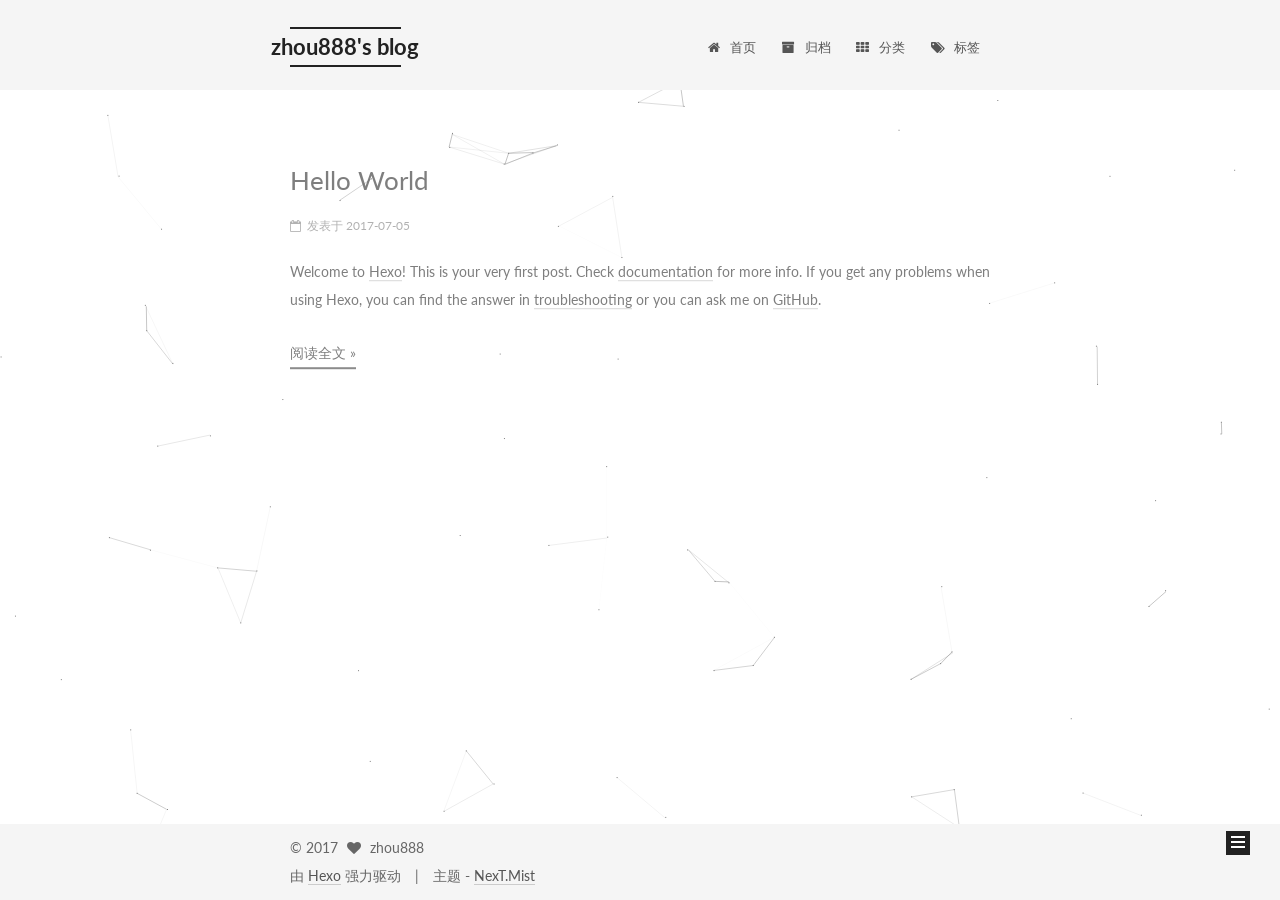
==== index.html @ 07712d87 "Site updated: 2017-07-07 11:12:28" ====
<!doctype html>



  


<html class="theme-next mist use-motion" lang="zh-Hans">
<head>
  <meta charset="UTF-8"/>
<meta http-equiv="X-UA-Compatible" content="IE=edge" />
<meta name="viewport" content="width=device-width, initial-scale=1, maximum-scale=1"/>









<meta http-equiv="Cache-Control" content="no-transform" />
<meta http-equiv="Cache-Control" content="no-siteapp" />















  
  
  <link href="/lib/fancybox/source/jquery.fancybox.css?v=2.1.5" rel="stylesheet" type="text/css" />




  
  
  
  

  
    
    
  

  

  

  

  

  
    
    
    <link href="//fonts.googleapis.com/css?family=Lato:300,300italic,400,400italic,700,700italic&subset=latin,latin-ext" rel="stylesheet" type="text/css">
  






<link href="/lib/font-awesome/css/font-awesome.min.css?v=4.6.2" rel="stylesheet" type="text/css" />

<link href="/css/main.css?v=5.1.1" rel="stylesheet" type="text/css" />


  <meta name="keywords" content="Hexo, NexT" />








  <link rel="shortcut icon" type="image/x-icon" href="/favicon.ico?v=5.1.1" />






<meta property="og:type" content="website">
<meta property="og:title" content="zhou888&#39;s blog">
<meta property="og:url" content="http://yoursite.com/index.html">
<meta property="og:site_name" content="zhou888&#39;s blog">
<meta name="twitter:card" content="summary">
<meta name="twitter:title" content="zhou888&#39;s blog">



<script type="text/javascript" id="hexo.configurations">
  var NexT = window.NexT || {};
  var CONFIG = {
    root: '/',
    scheme: 'Mist',
    sidebar: {"position":"left","display":"post","offset":12,"offset_float":0,"b2t":false,"scrollpercent":false},
    fancybox: true,
    motion: true,
    duoshuo: {
      userId: '0',
      author: '博主'
    },
    algolia: {
      applicationID: '',
      apiKey: '',
      indexName: '',
      hits: {"per_page":10},
      labels: {"input_placeholder":"Search for Posts","hits_empty":"We didn't find any results for the search: ${query}","hits_stats":"${hits} results found in ${time} ms"}
    }
  };
</script>



  <link rel="canonical" href="http://yoursite.com/"/>





  <title>zhou888's blog</title>
  














</head>

<body itemscope itemtype="http://schema.org/WebPage" lang="zh-Hans">

  
  
    
  

  <div class="container sidebar-position-left 
   page-home 
 ">
    <div class="headband"></div>

    <header id="header" class="header" itemscope itemtype="http://schema.org/WPHeader">
      <div class="header-inner"><div class="site-brand-wrapper">
  <div class="site-meta ">
    

    <div class="custom-logo-site-title">
      <a href="/"  class="brand" rel="start">
        <span class="logo-line-before"><i></i></span>
        <span class="site-title">zhou888's blog</span>
        <span class="logo-line-after"><i></i></span>
      </a>
    </div>
      
        <p class="site-subtitle"></p>
      
  </div>

  <div class="site-nav-toggle">
    <button>
      <span class="btn-bar"></span>
      <span class="btn-bar"></span>
      <span class="btn-bar"></span>
    </button>
  </div>
</div>

<nav class="site-nav">
  

  
    <ul id="menu" class="menu">
      
        
        <li class="menu-item menu-item-home">
          <a href="/" rel="section">
            
              <i class="menu-item-icon fa fa-fw fa-home"></i> <br />
            
            首页
          </a>
        </li>
      
        
        <li class="menu-item menu-item-archives">
          <a href="/archives/" rel="section">
            
              <i class="menu-item-icon fa fa-fw fa-archive"></i> <br />
            
            归档
          </a>
        </li>
      
        
        <li class="menu-item menu-item-categories">
          <a href="/categories/" rel="section">
            
              <i class="menu-item-icon fa fa-fw fa-th"></i> <br />
            
            分类
          </a>
        </li>
      
        
        <li class="menu-item menu-item-tags">
          <a href="/tags/" rel="section">
            
              <i class="menu-item-icon fa fa-fw fa-tags"></i> <br />
            
            标签
          </a>
        </li>
      

      
    </ul>
  

  
</nav>



 </div>
    </header>

    <main id="main" class="main">
      <div class="main-inner">
        <div class="content-wrap">
          <div id="content" class="content">
            
  <section id="posts" class="posts-expand">
    
      

  

  
  
  

  <article class="post post-type-normal " itemscope itemtype="http://schema.org/Article">
    <link itemprop="mainEntityOfPage" href="http://yoursite.com/2017/07/05/hello-world/">

    <span hidden itemprop="author" itemscope itemtype="http://schema.org/Person">
      <meta itemprop="name" content="zhou888">
      <meta itemprop="description" content="">
      <meta itemprop="image" content="/images/avatar.gif">
    </span>

    <span hidden itemprop="publisher" itemscope itemtype="http://schema.org/Organization">
      <meta itemprop="name" content="zhou888's blog">
    </span>

    
      <header class="post-header">

        
        
          <h1 class="post-title" itemprop="name headline">
                
                <a class="post-title-link" href="/2017/07/05/hello-world/" itemprop="url">Hello World</a></h1>
        

        <div class="post-meta">
          <span class="post-time">
            
              <span class="post-meta-item-icon">
                <i class="fa fa-calendar-o"></i>
              </span>
              
                <span class="post-meta-item-text">发表于</span>
              
              <time title="创建于" itemprop="dateCreated datePublished" datetime="2017-07-05T16:54:43+08:00">
                2017-07-05
              </time>
            

            

            
          </span>

          

          
            
          

          
          

          

          

          

        </div>
      </header>
    

    <div class="post-body" itemprop="articleBody">

      
      

      
        
          <p>Welcome to <a href="https://hexo.io/" target="_blank" rel="external">Hexo</a>! This is your very first post. Check <a href="https://hexo.io/docs/" target="_blank" rel="external">documentation</a> for more info. If you get any problems when using Hexo, you can find the answer in <a href="https://hexo.io/docs/troubleshooting.html" target="_blank" rel="external">troubleshooting</a> or you can ask me on <a href="https://github.com/hexojs/hexo/issues" target="_blank" rel="external">GitHub</a>.</p>
          <!--noindex-->
          <div class="post-button text-center">
            <a class="btn" href="/2017/07/05/hello-world/#more" rel="contents">
              阅读全文 &raquo;
            </a>
          </div>
          <!--/noindex-->
        
      
    </div>

    <div>
      
    </div>

    <div>
      
    </div>

    <div>
      
    </div>

    <footer class="post-footer">
      

      

      

      
      
        <div class="post-eof"></div>
      
    </footer>
  </article>


    
  </section>

  


          </div>
          


          

        </div>
        
          
  
  <div class="sidebar-toggle">
    <div class="sidebar-toggle-line-wrap">
      <span class="sidebar-toggle-line sidebar-toggle-line-first"></span>
      <span class="sidebar-toggle-line sidebar-toggle-line-middle"></span>
      <span class="sidebar-toggle-line sidebar-toggle-line-last"></span>
    </div>
  </div>

  <aside id="sidebar" class="sidebar">
    <div class="sidebar-inner">

      

      

      <section class="site-overview sidebar-panel sidebar-panel-active">
        <div class="site-author motion-element" itemprop="author" itemscope itemtype="http://schema.org/Person">
          <img class="site-author-image" itemprop="image"
               src="/images/avatar.gif"
               alt="zhou888" />
          <p class="site-author-name" itemprop="name">zhou888</p>
           
              <p class="site-description motion-element" itemprop="description"></p>
          
        </div>
        <nav class="site-state motion-element">

          
            <div class="site-state-item site-state-posts">
              <a href="/archives/">
                <span class="site-state-item-count">1</span>
                <span class="site-state-item-name">日志</span>
              </a>
            </div>
          

          

          

        </nav>

        

        <div class="links-of-author motion-element">
          
        </div>

        
        

        
        
          <div class="links-of-blogroll motion-element links-of-blogroll-inline">
            <div class="links-of-blogroll-title">
              <i class="fa  fa-fw fa-globe"></i>
              Links
            </div>
            <ul class="links-of-blogroll-list">
              
                <li class="links-of-blogroll-item">
                  <a href="http://blog.csdn.net/cnyali/" title="LG" target="_blank">LG</a>
                </li>
              
                <li class="links-of-blogroll-item">
                  <a href="http://blog.csdn.net/yalishiyanzhouyu888/" title="my csdn" target="_blank">my csdn</a>
                </li>
              
                <li class="links-of-blogroll-item">
                  <a href="https://zhouyu888.github.io/" title="my github" target="_blank">my github</a>
                </li>
              
                <li class="links-of-blogroll-item">
                  <a href="http://zhou888.coding.me/" title="my coding" target="_blank">my coding</a>
                </li>
              
                <li class="links-of-blogroll-item">
                  <a href="http://www.cnyali-lk.com/" title="LK" target="_blank">LK</a>
                </li>
              
                <li class="links-of-blogroll-item">
                  <a href="https://dogcdt.github.io/" title="doe" target="_blank">doe</a>
                </li>
              
                <li class="links-of-blogroll-item">
                  <a href="http://www.sz-hh.com/" title="HH" target="_blank">HH</a>
                </li>
              
                <li class="links-of-blogroll-item">
                  <a href="http://blog.csdn.net/shichengxiao/" title="shichengxiao" target="_blank">shichengxiao</a>
                </li>
              
                <li class="links-of-blogroll-item">
                  <a href="https://wearrys.github.io/" title="Wearry" target="_blank">Wearry</a>
                </li>
              
                <li class="links-of-blogroll-item">
                  <a href="http://sunshine-cfbsl.com/" title="Sunshine" target="_blank">Sunshine</a>
                </li>
              
                <li class="links-of-blogroll-item">
                  <a href="https://dy0607.github.io/" title="dy" target="_blank">dy</a>
                </li>
              
                <li class="links-of-blogroll-item">
                  <a href="http://blog.csdn.net/wt_cnyali/" title="wt" target="_blank">wt</a>
                </li>
              
                <li class="links-of-blogroll-item">
                  <a href="http://blog.leanote.com/ztzshiwo/" title="ztz" target="_blank">ztz</a>
                </li>
              
                <li class="links-of-blogroll-item">
                  <a href="http://sxy-cnyali.com/" title="sxy" target="_blank">sxy</a>
                </li>
              
                <li class="links-of-blogroll-item">
                  <a href="http://redbag.pw/" title="redbag" target="_blank">redbag</a>
                </li>
              
            </ul>
          </div>
        

        


      </section>

      

      

    </div>
  </aside>


        
      </div>
    </main>

    <footer id="footer" class="footer">
      <div class="footer-inner">
        <div class="copyright" >
  
  &copy; 
  <span itemprop="copyrightYear">2017</span>
  <span class="with-love">
    <i class="fa fa-heart"></i>
  </span>
  <span class="author" itemprop="copyrightHolder">zhou888</span>
</div>


<div class="powered-by">
  由 <a class="theme-link" href="https://hexo.io">Hexo</a> 强力驱动
</div>

<div class="theme-info">
  主题 -
  <a class="theme-link" href="https://github.com/iissnan/hexo-theme-next">
    NexT.Mist
  </a>
</div>


        

        
      </div>
    </footer>

    
      <div class="back-to-top">
        <i class="fa fa-arrow-up"></i>
        
      </div>
    

  </div>

  

<script type="text/javascript">
  if (Object.prototype.toString.call(window.Promise) !== '[object Function]') {
    window.Promise = null;
  }
</script>









  


  











  
  <script type="text/javascript" src="/lib/jquery/index.js?v=2.1.3"></script>

  
  <script type="text/javascript" src="/lib/fastclick/lib/fastclick.min.js?v=1.0.6"></script>

  
  <script type="text/javascript" src="/lib/jquery_lazyload/jquery.lazyload.js?v=1.9.7"></script>

  
  <script type="text/javascript" src="/lib/velocity/velocity.min.js?v=1.2.1"></script>

  
  <script type="text/javascript" src="/lib/velocity/velocity.ui.min.js?v=1.2.1"></script>

  
  <script type="text/javascript" src="/lib/fancybox/source/jquery.fancybox.pack.js?v=2.1.5"></script>

  
  <script type="text/javascript" src="/lib/canvas-nest/canvas-nest.min.js"></script>


  


  <script type="text/javascript" src="/js/src/utils.js?v=5.1.1"></script>

  <script type="text/javascript" src="/js/src/motion.js?v=5.1.1"></script>



  
  

  
    <script type="text/javascript" src="/js/src/scrollspy.js?v=5.1.1"></script>
<script type="text/javascript" src="/js/src/post-details.js?v=5.1.1"></script>

  

  


  <script type="text/javascript" src="/js/src/bootstrap.js?v=5.1.1"></script>



  


  




	





  





  





  






  





  

  

  

  

  

  

</body>
</html>
---- css/main.css ----
/* normalize.css v3.0.2 | MIT License | git.io/normalize */
html {
  font-family: sans-serif; /* 1 */
  -ms-text-size-adjust: 100%; /* 2 */
  -webkit-text-size-adjust: 100%; /* 2 */
}
body {
  margin: 0;
}
article,
aside,
details,
figcaption,
figure,
footer,
header,
hgroup,
main,
menu,
nav,
section,
summary {
  display: block;
}
audio,
canvas,
progress,
video {
  display: inline-block; /* 1 */
  vertical-align: baseline; /* 2 */
}
audio:not([controls]) {
  display: none;
  height: 0;
}
[hidden],
template {
  display: none;
}
a {
  background-color: transparent;
}
a:active,
a:hover {
  outline: 0;
}
abbr[title] {
  border-bottom: 1px dotted;
}
b,
strong {
  font-weight: bold;
}
dfn {
  font-style: italic;
}
h1 {
  font-size: 2em;
  margin: 0.67em 0;
}
mark {
  background: #ff0;
  color: #000;
}
small {
  font-size: 80%;
}
sub,
sup {
  font-size: 75%;
  line-height: 0;
  position: relative;
  vertical-align: baseline;
}
sup {
  top: -0.5em;
}
sub {
  bottom: -0.25em;
}
img {
  border: 0;
}
svg:not(:root) {
  overflow: hidden;
}
figure {
  margin: 1em 40px;
}
hr {
  -moz-box-sizing: content-box;
  box-sizing: content-box;
  height: 0;
}
pre {
  overflow: auto;
}
code,
kbd,
pre,
samp {
  font-family: monospace, monospace;
  font-size: 1em;
}
button,
input,
optgroup,
select,
textarea {
  color: inherit; /* 1 */
  font: inherit; /* 2 */
  margin: 0; /* 3 */
}
button {
  overflow: visible;
}
button,
select {
  text-transform: none;
}
button,
html input[type="button"],
input[type="reset"],
input[type="submit"] {
  -webkit-appearance: button; /* 2 */
  cursor: pointer; /* 3 */
}
button[disabled],
html input[disabled] {
  cursor: default;
}
button::-moz-focus-inner,
input::-moz-focus-inner {
  border: 0;
  padding: 0;
}
input {
  line-height: normal;
}
input[type="checkbox"],
input[type="radio"] {
  box-sizing: border-box; /* 1 */
  padding: 0; /* 2 */
}
input[type="number"]::-webkit-inner-spin-button,
input[type="number"]::-webkit-outer-spin-button {
  height: auto;
}
input[type="search"] {
  -webkit-appearance: textfield; /* 1 */
  -moz-box-sizing: content-box;
  -webkit-box-sizing: content-box; /* 2 */
  box-sizing: content-box;
}
input[type="search"]::-webkit-search-cancel-button,
input[type="search"]::-webkit-search-decoration {
  -webkit-appearance: none;
}
fieldset {
  border: 1px solid #c0c0c0;
  margin: 0 2px;
  padding: 0.35em 0.625em 0.75em;
}
legend {
  border: 0; /* 1 */
  padding: 0; /* 2 */
}
textarea {
  overflow: auto;
}
optgroup {
  font-weight: bold;
}
table {
  border-collapse: collapse;
  border-spacing: 0;
}
td,
th {
  padding: 0;
}
::selection {
  background: #262a30;
  color: #fff;
}
body {
  position: relative;
  font-family: 'Lato', "PingFang SC", "Microsoft YaHei", sans-serif;
  font-size: 14px;
  line-height: 2;
  color: #555;
  background: #fff;
}
@media (max-width: 767px) {
  body {
    padding-right: 0 !important;
  }
}
@media (min-width: 768px) and (max-width: 991px) {
  body {
    padding-right: 0 !important;
  }
}
@media (min-width: 1600px) {
  body {
    font-size: 16px;
  }
}
h1,
h2,
h3,
h4,
h5,
h6 {
  margin: 0;
  padding: 0;
  font-weight: bold;
  line-height: 1.5;
  font-family: 'Lato', "PingFang SC", "Microsoft YaHei", sans-serif;
}
h2,
h3,
h4,
h5,
h6 {
  margin: 20px 0 15px;
}
h1 {
  font-size: 24px;
}
@media (max-width: 767px) {
  h1 {
    font-size: 20px;
  }
}
h2 {
  font-size: 22px;
}
@media (max-width: 767px) {
  h2 {
    font-size: 18px;
  }
}
h3 {
  font-size: 20px;
}
@media (max-width: 767px) {
  h3 {
    font-size: 16px;
  }
}
h4 {
  font-size: 18px;
}
@media (max-width: 767px) {
  h4 {
    font-size: 14px;
  }
}
h5 {
  font-size: 16px;
}
@media (max-width: 767px) {
  h5 {
    font-size: 12px;
  }
}
h6 {
  font-size: 14px;
}
@media (max-width: 767px) {
  h6 {
    font-size: 10px;
  }
}
p {
  margin: 0 0 25px 0;
}
a {
  color: #555;
  text-decoration: none;
  border-bottom: 1px solid #999;
  word-wrap: break-word;
}
a:hover {
  color: #222;
  border-bottom-color: #222;
}
blockquote {
  margin: 0;
  padding: 0;
}
img {
  display: block;
  margin: auto;
  max-width: 100%;
  height: auto;
}
hr {
  margin: 40px 0;
  height: 3px;
  border: none;
  background-color: #ddd;
  background-image: repeating-linear-gradient(-45deg, #fff, #fff 4px, transparent 4px, transparent 8px);
}
blockquote {
  padding: 0 15px;
  color: #666;
  border-left: 4px solid #ddd;
}
blockquote cite::before {
  content: "-";
  padding: 0 5px;
}
dt {
  font-weight: 700;
}
dd {
  margin: 0;
  padding: 0;
}
.text-left {
  text-align: left;
}
.text-center {
  text-align: center;
}
.text-right {
  text-align: right;
}
.text-justify {
  text-align: justify;
}
.text-nowrap {
  white-space: nowrap;
}
.text-lowercase {
  text-transform: lowercase;
}
.text-uppercase {
  text-transform: uppercase;
}
.text-capitalize {
  text-transform: capitalize;
}
.center-block {
  display: block;
  margin-left: auto;
  margin-right: auto;
}
.clearfix:before,
.clearfix:after {
  content: " ";
  display: table;
}
.clearfix:after {
  clear: both;
}
.pullquote {
  width: 45%;
}
.pullquote.left {
  float: left;
  margin-left: 5px;
  margin-right: 10px;
}
.pullquote.right {
  float: right;
  margin-left: 10px;
  margin-right: 5px;
}
.affix.affix.affix {
  position: fixed;
}
.translation {
  margin-top: -20px;
  font-size: 14px;
  color: #999;
}
.scrollbar-measure {
  width: 100px;
  height: 100px;
  overflow: scroll;
  position: absolute;
  top: -9999px;
}
.use-motion .motion-element {
  opacity: 0;
}
table {
  margin: 20px 0;
  width: 100%;
  border-collapse: collapse;
  border-spacing: 0;
  border: 1px solid #ddd;
  font-size: 14px;
  table-layout: fixed;
  word-wrap: break-all;
}
table>tbody>tr:nth-of-type(odd) {
  background-color: #f9f9f9;
}
table>tbody>tr:hover {
  background-color: #f5f5f5;
}
caption,
th,
td {
  padding: 8px;
  text-align: left;
  vertical-align: middle;
  font-weight: normal;
}
th,
td {
  border-bottom: 3px solid #ddd;
  border-right: 1px solid #eee;
}
th {
  padding-bottom: 10px;
  font-weight: 700;
}
td {
  border-bottom-width: 1px;
}
html,
body {
  height: 100%;
}
.container {
  position: relative;
  min-height: 100%;
}
.header-inner {
  margin: 0 auto;
  padding: 100px 0 70px;
  width: 700px;
}
@media (min-width: 1600px) {
  .container .header-inner {
    width: 900px;
  }
}
.main {
  padding-bottom: 150px;
}
.main-inner {
  margin: 0 auto;
  width: 700px;
}
@media (min-width: 1600px) {
  .container .main-inner {
    width: 900px;
  }
}
.footer {
  position: absolute;
  left: 0;
  bottom: 0;
  width: 100%;
  min-height: 50px;
}
.footer-inner {
  box-sizing: border-box;
  margin: 20px auto;
  width: 700px;
}
@media (min-width: 1600px) {
  .container .footer-inner {
    width: 900px;
  }
}
pre,
.highlight {
  overflow: auto;
  margin: 20px 0;
  padding: 0;
  font-size: 13px;
  color: #4d4d4c;
  background: #f7f7f7;
  line-height: 1.6;
}
pre,
code {
  font-family: consolas, Menlo, "PingFang SC", "Microsoft YaHei", monospace;
}
code {
  padding: 2px 4px;
  word-wrap: break-word;
  color: #555;
  background: #eee;
  border-radius: 3px;
  font-size: 13px;
}
pre code {
  padding: 0;
  color: #4d4d4c;
  background: none;
  text-shadow: none;
}
.highlight {
  border-radius: 1px;
}
.highlight pre {
  border: none;
  margin: 0;
  padding: 10px 0;
}
.highlight table {
  margin: 0;
  width: auto;
  border: none;
}
.highlight td {
  border: none;
  padding: 0;
}
.highlight figcaption {
  font-size: 1em;
  color: #4d4d4c;
  line-height: 1em;
  margin-bottom: 1em;
}
.highlight figcaption:before,
.highlight figcaption:after {
  content: " ";
  display: table;
}
.highlight figcaption:after {
  clear: both;
}
.highlight figcaption a {
  float: right;
  color: #4d4d4c;
}
.highlight figcaption a:hover {
  border-bottom-color: #4d4d4c;
}
.highlight .gutter pre {
  padding-left: 10px;
  padding-right: 10px;
  color: #869194;
  text-align: right;
  background-color: #eff2f3;
}
.highlight .code pre {
  width: 100%;
  padding-left: 10px;
  padding-right: 10px;
  background-color: #f7f7f7;
}
.highlight .line {
  height: 20px;
}
.gutter {
  -webkit-user-select: none;
  -moz-user-select: none;
  -ms-user-select: none;
  user-select: none;
}
.gist table {
  width: auto;
}
.gist table td {
  border: none;
}
pre .deletion {
  background: #fdd;
}
pre .addition {
  background: #dfd;
}
pre .meta {
  color: #8959a8;
}
pre .comment {
  color: #8e908c;
}
pre .variable,
pre .attribute,
pre .tag,
pre .regexp,
pre .ruby .constant,
pre .xml .tag .title,
pre .xml .pi,
pre .xml .doctype,
pre .html .doctype,
pre .css .id,
pre .css .class,
pre .css .pseudo {
  color: #c82829;
}
pre .number,
pre .preprocessor,
pre .built_in,
pre .literal,
pre .params,
pre .constant,
pre .command {
  color: #f5871f;
}
pre .ruby .class .title,
pre .css .rules .attribute,
pre .string,
pre .value,
pre .inheritance,
pre .header,
pre .ruby .symbol,
pre .xml .cdata,
pre .special,
pre .number,
pre .formula {
  color: #718c00;
}
pre .title,
pre .css .hexcolor {
  color: #3e999f;
}
pre .function,
pre .python .decorator,
pre .python .title,
pre .ruby .function .title,
pre .ruby .title .keyword,
pre .perl .sub,
pre .javascript .title,
pre .coffeescript .title {
  color: #4271ae;
}
pre .keyword,
pre .javascript .function {
  color: #8959a8;
}
.full-image.full-image.full-image {
  border: none;
  max-width: 100%;
  width: auto;
  margin: 20px auto;
}
@media (min-width: 992px) {
  .full-image.full-image.full-image {
    max-width: none;
    width: 110%;
    margin: 25px -5%;
  }
}
.blockquote-center,
.page-home .post-type-quote blockquote,
.page-post-detail .post-type-quote blockquote {
  position: relative;
  margin: 40px 0;
  padding: 0;
  border-left: none;
  text-align: center;
}
.blockquote-center::before,
.page-home .post-type-quote blockquote::before,
.page-post-detail .post-type-quote blockquote::before,
.blockquote-center::after,
.page-home .post-type-quote blockquote::after,
.page-post-detail .post-type-quote blockquote::after {
  position: absolute;
  content: ' ';
  display: block;
  width: 100%;
  height: 24px;
  opacity: 0.2;
  background-repeat: no-repeat;
  background-position: 0 -6px;
  background-size: 22px 22px;
}
.blockquote-center::before,
.page-home .post-type-quote blockquote::before,
.page-post-detail .post-type-quote blockquote::before {
  top: -20px;
  background-image: url("../images/quote-l.svg");
  border-top: 1px solid #ccc;
}
.blockquote-center::after,
.page-home .post-type-quote blockquote::after,
.page-post-detail .post-type-quote blockquote::after {
  bottom: -20px;
  background-image: url("../images/quote-r.svg");
  border-bottom: 1px solid #ccc;
  background-position: 100% 8px;
}
.blockquote-center p,
.page-home .post-type-quote blockquote p,
.page-post-detail .post-type-quote blockquote p,
.blockquote-center div,
.page-home .post-type-quote blockquote div,
.page-post-detail .post-type-quote blockquote div {
  text-align: center;
}
.post .post-body .group-picture img {
  box-sizing: border-box;
  padding: 0 3px;
  border: none;
}
.post .group-picture-row {
  overflow: hidden;
  margin-top: 6px;
}
.post .group-picture-row:first-child {
  margin-top: 0;
}
.post .group-picture-column {
  float: left;
}
.page-post-detail .post-body .group-picture-column {
  float: none;
  margin-top: 10px;
  width: auto !important;
}
.page-post-detail .post-body .group-picture-column img {
  margin: 0 auto;
}
.page-archive .group-picture-container {
  overflow: hidden;
}
.page-archive .group-picture-row {
  float: left;
}
.page-archive .group-picture-row:first-child {
  margin-top: 6px;
}
.page-archive .group-picture-column {
  max-width: 150px;
  max-height: 150px;
}
.note {
  padding: 20px;
  margin: 20px 0;
  border: 1px solid #eee;
  border-left-width: 5px;
  border-radius: 3px;
}
.note h2,
.note h3,
.note h4,
.note h5,
.note h6 {
  margin-top: 0;
  margin-bottom: 5px;
  padding-top: 0 !important;
}
.note p:last-child {
  margin-bottom: 0;
}
.note code {
  border-radius: 3px;
}
.note+.note {
  margin-top: -5px;
}
.default {
  border-left-color: #777;
}
.default h2,
.default h3,
.default h4,
.default h5,
.default h6 {
  color: #777;
}
.primary {
  border-left-color: #428bca;
}
.primary h2,
.primary h3,
.primary h4,
.primary h5,
.primary h6 {
  color: #428bca;
}
.success {
  border-left-color: #5cb85c;
}
.success h2,
.success h3,
.success h4,
.success h5,
.success h6 {
  color: #5cb85c;
}
.danger {
  border-left-color: #d9534f;
}
.danger h2,
.danger h3,
.danger h4,
.danger h5,
.danger h6 {
  color: #d9534f;
}
.warning {
  border-left-color: #f0ad4e;
}
.warning h2,
.warning h3,
.warning h4,
.warning h5,
.warning h6 {
  color: #f0ad4e;
}
.info {
  border-left-color: #5bc0de;
}
.info h2,
.info h3,
.info h4,
.info h5,
.info h6 {
  color: #5bc0de;
}
.btn {
  display: inline-block;
  padding: 0 20px;
  font-size: 14px;
  color: #fff;
  background: #222;
  border: 2px solid #222;
  text-decoration: none;
  border-radius: 0;
  transition-property: background-color;
  transition-duration: 0.2s;
  transition-timing-function: ease-in-out;
  transition-delay: 0s;
}
.btn:hover,
.post-button .btn:hover {
  border-color: #222;
  color: #222;
  background: #fff;
}
.btn-bar {
  display: block;
  width: 22px;
  height: 2px;
  background: #555;
  border-radius: 1px;
}
.btn-bar+.btn-bar {
  margin-top: 4px;
}
.pagination {
  margin: 120px 0 40px;
  text-align: center;
  border-top: 1px solid #eee;
}
.page-number-basic,
.pagination .prev,
.pagination .next,
.pagination .page-number,
.pagination .space {
  display: inline-block;
  position: relative;
  top: -1px;
  margin: 0 10px;
  padding: 0 10px;
  line-height: 30px;
}
@media (max-width: 767px) {
  .page-number-basic,
  .pagination .prev,
  .pagination .next,
  .pagination .page-number,
  .pagination .space {
    margin: 0 5px;
  }
}
.pagination .prev,
.pagination .next,
.pagination .page-number {
  border-bottom: 0;
  border-top: 1px solid #eee;
  transition-property: border-color;
  transition-duration: 0.2s;
  transition-timing-function: ease-in-out;
  transition-delay: 0s;
}
.pagination .prev:hover,
.pagination .next:hover,
.pagination .page-number:hover {
  border-top-color: #222;
}
.pagination .space {
  padding: 0;
  margin: 0;
}
.pagination .prev {
  margin-left: 0;
}
.pagination .next {
  margin-right: 0;
}
.pagination .page-number.current {
  color: #fff;
  background: #ccc;
  border-top-color: #ccc;
}
@media (max-width: 767px) {
  .pagination {
    border-top: none;
  }
  .pagination .prev,
  .pagination .next,
  .pagination .page-number {
    margin-bottom: 10px;
    border-top: 0;
    border-bottom: 1px solid #eee;
  }
  .pagination .prev:hover,
  .pagination .next:hover,
  .pagination .page-number:hover {
    border-bottom-color: #222;
  }
}
.comments {
  margin: 60px 20px 0;
}
.tag-cloud {
  text-align: center;
}
.tag-cloud a {
  display: inline-block;
  margin: 10px;
}
.back-to-top {
  box-sizing: border-box;
  position: fixed;
  bottom: -100px;
  right: 30px;
  z-index: 1050;
  padding: 0 6px;
  width: 24px;
  background: #222;
  font-size: 12px;
  opacity: 1;
  color: #fff;
  cursor: pointer;
  text-align: center;
  -webkit-transform: translateZ(0);
  transition-property: bottom;
  transition-duration: 0.2s;
  transition-timing-function: ease-in-out;
  transition-delay: 0s;
}
@media (max-width: 767px) {
  .back-to-top {
    display: none;
  }
}
@media (min-width: 768px) and (max-width: 991px) {
  .back-to-top {
    display: none;
  }
}
.back-to-top.back-to-top-on {
  bottom: 19px;
}
.header {
  background: transparent;
}
.header-inner {
  position: relative;
}
.headband {
  height: 3px;
  background: #222;
}
.site-meta {
  margin: 0;
  text-align: left;
}
@media (max-width: 767px) {
  .site-meta {
    text-align: center;
  }
}
.brand {
  position: relative;
  display: inline-block;
  padding: 0 40px;
  color: #222;
  background: #222;
  border-bottom: none;
}
.brand:hover {
  color: #222;
}
.logo {
  display: inline-block;
  margin-right: 5px;
  line-height: 36px;
  vertical-align: top;
}
.site-title {
  display: inline-block;
  vertical-align: top;
  line-height: 36px;
  font-size: 20px;
  font-weight: normal;
  font-family: 'Lato', "PingFang SC", "Microsoft YaHei", sans-serif;
}
.site-subtitle {
  margin-top: 10px;
  font-size: 13px;
  color: #999;
}
.use-motion .brand {
  opacity: 0;
}
.use-motion .logo,
.use-motion .site-title,
.use-motion .site-subtitle {
  opacity: 0;
  position: relative;
  top: -10px;
}
.site-nav-toggle {
  display: none;
  position: absolute;
  top: 10px;
  left: 10px;
}
@media (max-width: 767px) {
  .site-nav-toggle {
    display: block;
  }
}
.site-nav-toggle button {
  margin-top: 2px;
  padding: 9px 10px;
  background: transparent;
  border: none;
}
@media (max-width: 767px) {
  .site-nav {
    display: none;
    margin: 0 -10px;
    padding: 0 10px;
    clear: both;
    border-top: 1px solid #ddd;
  }
}
@media (min-width: 768px) and (max-width: 991px) {
  .site-nav {
    display: block !important;
  }
}
@media (min-width: 992px) {
  .site-nav {
    display: block !important;
  }
}
.menu {
  margin-top: 20px;
  padding-left: 0;
  text-align: center;
}
.menu .menu-item {
  display: inline-block;
  margin: 0 10px;
  list-style: none;
}
@media screen and (max-width: 767px) {
  .menu .menu-item {
    margin-top: 10px;
  }
}
.menu .menu-item a {
  display: block;
  font-size: 13px;
  line-height: inherit;
  border-bottom: 1px solid transparent;
  transition-property: border-color;
  transition-duration: 0.2s;
  transition-timing-function: ease-in-out;
  transition-delay: 0s;
}
.menu .menu-item a:hover {
  border-bottom-color: #222;
}
.menu .menu-item .fa {
  margin-right: 5px;
}
.use-motion .menu-item {
  opacity: 0;
}
.post-body {
  font-family: 'Lato', "PingFang SC", "Microsoft YaHei", sans-serif;
}
@media (max-width: 767px) {
  .post-body {
    word-break: break-word;
  }
}
.post-body .fancybox img {
  display: block !important;
  margin: 0 auto;
  cursor: pointer;
  cursor: zoom-in;
  cursor: -webkit-zoom-in;
}
.post-body .image-caption,
.post-body .figure .caption {
  margin: 10px auto 15px;
  text-align: center;
  font-size: 14px;
  color: #999;
  font-weight: bold;
  line-height: 1;
}
.post-sticky-flag {
  display: inline-block;
  font-size: 16px;
  -ms-transform: rotate(30deg);
  -webkit-transform: rotate(30deg);
  -moz-transform: rotate(30deg);
  -ms-transform: rotate(30deg);
  -o-transform: rotate(30deg);
  transform: rotate(30deg);
}
.posts-expand {
  padding-top: 40px;
}
@media (max-width: 767px) {
  .posts-expand {
    margin: 0 20px;
  }
  .post-body pre {
    padding: 10px;
  }
  .post-body pre .gutter pre {
    padding-right: 10px;
  }
  .post-body .highlight {
    margin-left: 0px;
    margin-right: 0px;
    padding: 0;
  }
  .post-body .highlight .gutter pre {
    padding-right: 10px;
  }
}
@media (min-width: 992px) {
  .posts-expand .post-body {
    text-align: justify;
  }
}
.posts-expand .post-body h2,
.posts-expand .post-body h3,
.posts-expand .post-body h4,
.posts-expand .post-body h5,
.posts-expand .post-body h6 {
  padding-top: 10px;
}
.posts-expand .post-body h2 .header-anchor,
.posts-expand .post-body h3 .header-anchor,
.posts-expand .post-body h4 .header-anchor,
.posts-expand .post-body h5 .header-anchor,
.posts-expand .post-body h6 .header-anchor {
  float: right;
  margin-left: 10px;
  color: #ccc;
  border-bottom-style: none;
  visibility: hidden;
}
.posts-expand .post-body h2 .header-anchor:hover,
.posts-expand .post-body h3 .header-anchor:hover,
.posts-expand .post-body h4 .header-anchor:hover,
.posts-expand .post-body h5 .header-anchor:hover,
.posts-expand .post-body h6 .header-anchor:hover {
  color: inherit;
}
.posts-expand .post-body h2:hover .header-anchor,
.posts-expand .post-body h3:hover .header-anchor,
.posts-expand .post-body h4:hover .header-anchor,
.posts-expand .post-body h5:hover .header-anchor,
.posts-expand .post-body h6:hover .header-anchor {
  visibility: visible;
}
.posts-expand .post-body ul li {
  list-style: circle;
}
.posts-expand .post-body img {
  box-sizing: border-box;
  margin: auto;
  padding: 3px;
  border: 1px solid #ddd;
}
.posts-expand .fancybox img {
  margin: 0 auto;
}
@media (max-width: 767px) {
  .posts-collapse {
    margin: 0 20px;
  }
  .posts-collapse .post-title,
  .posts-collapse .post-meta {
    display: block;
    width: auto;
    text-align: left;
  }
}
.posts-collapse {
  position: relative;
  z-index: 1010;
  margin-left: 0;
}
.posts-collapse::after {
  content: " ";
  position: absolute;
  top: 20px;
  left: 0;
  margin-left: -2px;
  width: 4px;
  height: 100%;
  background: #f5f5f5;
  z-index: -1;
}
@media (max-width: 767px) {
  .posts-collapse {
    margin: 0 20px;
  }
}
.posts-collapse .collection-title {
  position: relative;
  margin: 60px 0;
}
.posts-collapse .collection-title h1,
.posts-collapse .collection-title h2 {
  margin-left: 20px;
}
.posts-collapse .collection-title small {
  color: #bbb;
  margin-left: 5px;
}
.posts-collapse .collection-title::before {
  content: " ";
  position: absolute;
  left: 0;
  top: 50%;
  margin-left: -4px;
  margin-top: -4px;
  width: 8px;
  height: 8px;
  background: #bbb;
  border-radius: 50%;
}
.posts-collapse .post {
  margin: 30px 0;
}
.posts-collapse .post-header {
  position: relative;
  transition-duration: 0.2s;
  transition-timing-function: ease-in-out;
  transition-delay: 0s;
  transition-property: border;
  border-bottom: 1px dashed #ccc;
}
.posts-collapse .post-header::before {
  content: " ";
  position: absolute;
  left: 0;
  top: 12px;
  width: 6px;
  height: 6px;
  margin-left: -4px;
  background: #bbb;
  border-radius: 50%;
  border: 1px solid #fff;
  transition-duration: 0.2s;
  transition-timing-function: ease-in-out;
  transition-delay: 0s;
  transition-property: background;
}
.posts-collapse .post-header:hover {
  border-bottom-color: #666;
}
.posts-collapse .post-header:hover::before {
  background: #222;
}
.posts-collapse .post-meta {
  position: absolute;
  font-size: 12px;
  left: 20px;
  top: 5px;
}
.posts-collapse .post-comments-count {
  display: none;
}
.posts-collapse .post-title {
  margin-left: 60px;
  font-size: 16px;
  font-weight: normal;
  line-height: inherit;
}
.posts-collapse .post-title::after {
  margin-left: 3px;
  opacity: 0.6;
}
.posts-collapse .post-title a {
  color: #666;
  border-bottom: none;
}
.page-home .post-type-quote .post-header,
.page-post-detail .post-type-quote .post-header,
.page-home .post-type-quote .post-tags,
.page-post-detail .post-type-quote .post-tags {
  display: none;
}
.posts-expand .post-title {
  font-size: 26px;
  text-align: center;
  word-break: break-word;
  font-weight: 400;
}
@media (max-width: 767px) {
  .posts-expand .post-title {
    font-size: 22px;
  }
}
.posts-expand .post-title-link {
  display: inline-block;
  position: relative;
  color: #555;
  border-bottom: none;
  line-height: 1.2;
  vertical-align: top;
}
.posts-expand .post-title-link::before {
  content: "";
  position: absolute;
  width: 100%;
  height: 2px;
  bottom: 0;
  left: 0;
  background-color: #000;
  visibility: hidden;
  -webkit-transform: scaleX(0);
  -moz-transform: scaleX(0);
  -ms-transform: scaleX(0);
  -o-transform: scaleX(0);
  transform: scaleX(0);
  transition-duration: 0.2s;
  transition-timing-function: ease-in-out;
  transition-delay: 0s;
}
.posts-expand .post-title-link:hover::before {
  visibility: visible;
  -webkit-transform: scaleX(1);
  -moz-transform: scaleX(1);
  -ms-transform: scaleX(1);
  -o-transform: scaleX(1);
  transform: scaleX(1);
}
.posts-expand .post-title-link .fa {
  font-size: 16px;
}
.posts-expand .post-meta {
  margin: 3px 0 60px 0;
  color: #999;
  font-family: 'Lato', "PingFang SC", "Microsoft YaHei", sans-serif;
  font-size: 12px;
  text-align: center;
}
.posts-expand .post-meta .post-category-list {
  display: inline-block;
  margin: 0;
  padding: 3px;
}
.posts-expand .post-meta .post-category-list-link {
  color: #999;
}
.posts-expand .post-meta .post-description {
  font-size: 14px;
  margin-top: 2px;
}
.post-wordcount {
  display: inline-block;
}
.post-meta-divider {
  margin: 0 0.5em;
}
.post-meta-item-icon {
  margin-right: 3px;
}
@media (min-width: 768px) and (max-width: 991px) {
  .post-meta-item-icon {
    display: inline-block;
  }
}
@media (max-width: 767px) {
  .post-meta-item-icon {
    display: inline-block;
  }
}
@media (min-width: 768px) and (max-width: 991px) {
  .post-meta-item-text {
    display: none;
  }
}
@media (max-width: 767px) {
  .post-meta-item-text {
    display: none;
  }
}
@media (max-width: 767px) {
  .posts-expand .post-comments-count {
    display: none;
  }
}
.post-button {
  margin-top: 50px;
}
.post-button .btn {
  color: #555;
  font-size: 14px;
  background: transparent;
  border-radius: 0;
  line-height: 2;
  margin: 0 4px 8px 4px;
}
.post-button .fa-fw {
  width: 1.285714285714286em;
  text-align: left;
}
.posts-expand .post-tags {
  margin-top: 40px;
  text-align: center;
}
.posts-expand .post-tags a {
  display: inline-block;
  margin-right: 10px;
  font-size: 13px;
}
.post-nav {
  display: table;
  margin-top: 15px;
  width: 100%;
  border-top: 1px solid #eee;
}
.post-nav-divider {
  display: table-cell;
  width: 10%;
}
.post-nav-item {
  display: table-cell;
  padding: 10px 0 0 0;
  width: 45%;
  vertical-align: top;
}
.post-nav-item a {
  position: relative;
  display: block;
  line-height: 25px;
  font-size: 14px;
  color: #555;
  border-bottom: none;
}
.post-nav-item a:hover {
  color: #222;
  border-bottom: none;
}
.post-nav-item a:active {
  top: 2px;
}
.post-nav-item .fa {
  position: absolute;
  top: 8px;
  left: 0;
  font-size: 12px;
}
.post-nav-next a {
  padding-left: 15px;
}
.post-nav-prev {
  text-align: right;
}
.post-nav-prev a {
  padding-right: 15px;
}
.post-nav-prev .fa {
  right: 0;
  left: auto;
}
.posts-expand .post-eof {
  display: block;
  margin: 80px auto 60px;
  width: 8%;
  height: 1px;
  background: #ccc;
  text-align: center;
}
.post:last-child .post-eof.post-eof.post-eof {
  display: none;
}
.post-gallery {
  display: table;
  table-layout: fixed;
  width: 100%;
  border-collapse: separate;
}
.post-gallery-row {
  display: table-row;
}
.post-gallery .post-gallery-img {
  display: table-cell;
  text-align: center;
  vertical-align: middle;
  border: none;
}
.post-gallery .post-gallery-img img {
  max-width: 100%;
  max-height: 100%;
  border: none;
}
.fancybox-close,
.fancybox-close:hover {
  border: none;
}
.sidebar {
  position: fixed;
  right: 0;
  top: 0;
  bottom: 0;
  width: 0;
  z-index: 1040;
  box-shadow: inset 0 2px 6px #000;
  background: #222;
  -webkit-transform: translateZ(0);
}
.sidebar a {
  color: #999;
  border-bottom-color: #555;
}
.sidebar a:hover {
  color: #eee;
}
@media (min-width: 768px) and (max-width: 991px) {
  .sidebar {
    display: none !important;
  }
}
@media (max-width: 767px) {
  .sidebar {
    display: none !important;
  }
}
.sidebar-inner {
  position: relative;
  padding: 20px 10px;
  color: #999;
  text-align: center;
}
.sidebar-toggle {
  position: fixed;
  right: 30px;
  bottom: 45px;
  width: 14px;
  height: 14px;
  padding: 5px;
  background: #222;
  line-height: 0;
  z-index: 1050;
  cursor: pointer;
  -webkit-transform: translateZ(0);
}
@media (min-width: 768px) and (max-width: 991px) {
  .sidebar-toggle {
    display: none;
  }
}
@media (max-width: 767px) {
  .sidebar-toggle {
    display: none;
  }
}
.sidebar-toggle-line {
  position: relative;
  display: inline-block;
  vertical-align: top;
  height: 2px;
  width: 100%;
  background: #fff;
  margin-top: 3px;
}
.sidebar-toggle-line:first-child {
  margin-top: 0;
}
.site-author-image {
  display: block;
  margin: 0 auto;
  padding: 2px;
  max-width: 96px;
  height: auto;
  border: 2px solid #333;
}
.site-author-name {
  margin: 5px 0 0;
  text-align: center;
  color: #f5f5f5;
  font-weight: normal;
}
.site-description {
  margin-top: 5px;
  text-align: center;
  font-size: 14px;
  color: #999;
}
.site-state {
  overflow: hidden;
  line-height: 1.4;
  white-space: nowrap;
  text-align: center;
}
.site-state-item {
  display: inline-block;
  padding: 0 15px;
  border-left: 1px solid #333;
}
.site-state-item:first-child {
  border-left: none;
}
.site-state-item a {
  border-bottom: none;
}
.site-state-item-count {
  display: block;
  text-align: center;
  color: inherit;
  font-weight: 600;
  font-size: 18px;
}
.site-state-item-name {
  font-size: 13px;
  color: inherit;
}
.feed-link {
  margin-top: 20px;
}
.feed-link a {
  display: inline-block;
  padding: 0 15px;
  color: #fc6423;
  border: 1px solid #fc6423;
  border-radius: 4px;
}
.feed-link a i {
  color: #fc6423;
  font-size: 14px;
}
.feed-link a:hover {
  color: #fff;
  background: #fc6423;
}
.feed-link a:hover i {
  color: #fff;
}
.links-of-author {
  margin-top: 20px;
}
.links-of-author a {
  display: inline-block;
  vertical-align: middle;
  margin-right: 10px;
  margin-bottom: 10px;
  border-bottom-color: #555;
  font-size: 13px;
}
.links-of-author a:before {
  display: inline-block;
  vertical-align: middle;
  margin-right: 3px;
  content: " ";
  width: 4px;
  height: 4px;
  border-radius: 50%;
  background: #b15777;
}
.links-of-blogroll {
  font-size: 13px;
}
.links-of-blogroll-title {
  margin-top: 20px;
  font-size: 14px;
  font-weight: 600;
}
.links-of-blogroll-list {
  margin: 0;
  padding: 0;
  list-style: none;
}
.links-of-blogroll-item {
  padding: 2px 10px;
}
.sidebar-nav {
  margin: 0 0 20px;
  padding-left: 0;
}
.sidebar-nav li {
  display: inline-block;
  cursor: pointer;
  border-bottom: 1px solid transparent;
  font-size: 14px;
  color: #555;
}
.sidebar-nav li:hover {
  color: #f5f5f5;
}
.page-post-detail .sidebar-nav-toc {
  padding: 0 5px;
}
.page-post-detail .sidebar-nav-overview {
  margin-left: 10px;
}
.sidebar-nav .sidebar-nav-active {
  color: #87daff;
  border-bottom-color: #87daff;
}
.sidebar-nav .sidebar-nav-active:hover {
  color: #87daff;
}
.sidebar-panel {
  display: none;
}
.sidebar-panel-active {
  display: block;
}
.post-toc-empty {
  font-size: 14px;
  color: #666;
}
.post-toc-wrap {
  overflow: hidden;
}
.post-toc {
  overflow: auto;
}
.post-toc ol {
  margin: 0;
  padding: 0 2px 5px 10px;
  text-align: left;
  list-style: none;
  font-size: 14px;
}
.post-toc ol > ol {
  padding-left: 0;
}
.post-toc ol a {
  transition-duration: 0.2s;
  transition-timing-function: ease-in-out;
  transition-delay: 0s;
  transition-property: all;
  color: #999;
  border-bottom-color: #555;
}
.post-toc ol a:hover {
  color: #ccc;
  border-bottom-color: #ccc;
}
.post-toc .nav-item {
  overflow: hidden;
  text-overflow: ellipsis;
  white-space: nowrap;
  line-height: 1.8;
}
.post-toc .nav .nav-child {
  display: none;
}
.post-toc .nav .active > .nav-child {
  display: block;
}
.post-toc .nav .active-current > .nav-child {
  display: block;
}
.post-toc .nav .active-current > .nav-child > .nav-item {
  display: block;
}
.post-toc .nav .active > a {
  color: #87daff;
  border-bottom-color: #87daff;
}
.post-toc .nav .active-current > a {
  color: #87daff;
}
.post-toc .nav .active-current > a:hover {
  color: #87daff;
}
.footer {
  font-size: 14px;
  color: #999;
}
.footer img {
  border: none;
}
.footer-inner {
  text-align: center;
}
.with-love {
  display: inline-block;
  margin: 0 5px;
}
.powered-by,
.theme-info {
  display: inline-block;
}
.powered-by {
  margin-right: 10px;
}
.powered-by::after {
  content: "|";
  padding-left: 10px;
}
.cc-license {
  margin-top: 10px;
  text-align: center;
}
.cc-license .cc-opacity {
  opacity: 0.7;
  border-bottom: none;
}
.cc-license .cc-opacity:hover {
  opacity: 0.9;
}
.cc-license img {
  display: inline-block;
}
.theme-next #ds-thread #ds-reset {
  color: #555;
}
.theme-next #ds-thread #ds-reset .ds-replybox {
  margin-bottom: 30px;
}
.theme-next #ds-thread #ds-reset .ds-replybox .ds-avatar,
.theme-next #ds-reset .ds-avatar img {
  box-shadow: none;
}
.theme-next #ds-thread #ds-reset .ds-textarea-wrapper {
  border-color: #c7d4e1;
  background: none;
  border-top-right-radius: 3px;
  border-top-left-radius: 3px;
}
.theme-next #ds-thread #ds-reset .ds-textarea-wrapper textarea {
  height: 60px;
}
.theme-next #ds-reset .ds-rounded-top {
  border-radius: 0;
}
.theme-next #ds-thread #ds-reset .ds-post-toolbar {
  box-sizing: border-box;
  border: 1px solid #c7d4e1;
  background: #f6f8fa;
}
.theme-next #ds-thread #ds-reset .ds-post-options {
  height: 40px;
  border: none;
  background: none;
}
.theme-next #ds-thread #ds-reset .ds-toolbar-buttons {
  top: 11px;
}
.theme-next #ds-thread #ds-reset .ds-sync {
  top: 5px;
}
.theme-next #ds-thread #ds-reset .ds-post-button {
  top: 4px;
  right: 5px;
  width: 90px;
  height: 30px;
  border: 1px solid #c5ced7;
  border-radius: 3px;
  background-image: linear-gradient(#fbfbfc, #f5f7f9);
  color: #60676d;
}
.theme-next #ds-thread #ds-reset .ds-post-button:hover {
  background-position: 0 -30px;
  color: #60676d;
}
.theme-next #ds-thread #ds-reset .ds-comments-info {
  padding: 10px 0;
}
.theme-next #ds-thread #ds-reset .ds-sort {
  display: none;
}
.theme-next #ds-thread #ds-reset li.ds-tab a.ds-current {
  border: none;
  background: #f6f8fa;
  color: #60676d;
}
.theme-next #ds-thread #ds-reset li.ds-tab a.ds-current:hover {
  background-color: #e9f0f7;
  color: #60676d;
}
.theme-next #ds-thread #ds-reset li.ds-tab a {
  border-radius: 2px;
  padding: 5px;
}
.theme-next #ds-thread #ds-reset .ds-login-buttons p {
  color: #999;
  line-height: 36px;
}
.theme-next #ds-thread #ds-reset .ds-login-buttons .ds-service-list li {
  height: 28px;
}
.theme-next #ds-thread #ds-reset .ds-service-list a {
  background: none;
  padding: 5px;
  border: 1px solid;
  border-radius: 3px;
  text-align: center;
}
.theme-next #ds-thread #ds-reset .ds-service-list a:hover {
  color: #fff;
  background: #666;
}
.theme-next #ds-thread #ds-reset .ds-service-list .ds-weibo {
  color: #fc9b00;
  border-color: #fc9b00;
}
.theme-next #ds-thread #ds-reset .ds-service-list .ds-weibo:hover {
  background: #fc9b00;
}
.theme-next #ds-thread #ds-reset .ds-service-list .ds-qq {
  color: #60a3ec;
  border-color: #60a3ec;
}
.theme-next #ds-thread #ds-reset .ds-service-list .ds-qq:hover {
  background: #60a3ec;
}
.theme-next #ds-thread #ds-reset .ds-service-list .ds-renren {
  color: #2e7ac4;
  border-color: #2e7ac4;
}
.theme-next #ds-thread #ds-reset .ds-service-list .ds-renren:hover {
  background: #2e7ac4;
}
.theme-next #ds-thread #ds-reset .ds-service-list .ds-douban {
  color: #37994c;
  border-color: #37994c;
}
.theme-next #ds-thread #ds-reset .ds-service-list .ds-douban:hover {
  background: #37994c;
}
.theme-next #ds-thread #ds-reset .ds-service-list .ds-kaixin {
  color: #fef20d;
  border-color: #fef20d;
}
.theme-next #ds-thread #ds-reset .ds-service-list .ds-kaixin:hover {
  background: #fef20d;
}
.theme-next #ds-thread #ds-reset .ds-service-list .ds-netease {
  color: #f00;
  border-color: #f00;
}
.theme-next #ds-thread #ds-reset .ds-service-list .ds-netease:hover {
  background: #f00;
}
.theme-next #ds-thread #ds-reset .ds-service-list .ds-sohu {
  color: #ffcb05;
  border-color: #ffcb05;
}
.theme-next #ds-thread #ds-reset .ds-service-list .ds-sohu:hover {
  background: #ffcb05;
}
.theme-next #ds-thread #ds-reset .ds-service-list .ds-baidu {
  color: #2831e0;
  border-color: #2831e0;
}
.theme-next #ds-thread #ds-reset .ds-service-list .ds-baidu:hover {
  background: #2831e0;
}
.theme-next #ds-thread #ds-reset .ds-service-list .ds-google {
  color: #166bec;
  border-color: #166bec;
}
.theme-next #ds-thread #ds-reset .ds-service-list .ds-google:hover {
  background: #166bec;
}
.theme-next #ds-thread #ds-reset .ds-service-list .ds-weixin {
  color: #00ce0d;
  border-color: #00ce0d;
}
.theme-next #ds-thread #ds-reset .ds-service-list .ds-weixin:hover {
  background: #00ce0d;
}
.theme-next #ds-thread #ds-reset .ds-service-list .ds-more-services {
  border: none;
}
.theme-next #ds-thread #ds-reset .ds-service-list .ds-more-services:hover {
  background: none;
}
.theme-next #ds-reset .duoshuo-ua-admin {
  display: inline-block;
  color: #f00;
}
.theme-next #ds-reset .duoshuo-ua-platform,
.theme-next #ds-reset .duoshuo-ua-browser {
  color: #ccc;
}
.theme-next #ds-reset .duoshuo-ua-platform .fa,
.theme-next #ds-reset .duoshuo-ua-browser .fa {
  display: inline-block;
  margin-right: 3px;
}
.theme-next #ds-reset .duoshuo-ua-separator {
  display: inline-block;
  margin-left: 5px;
}
.theme-next .this_ua {
  background-color: #ccc !important;
  border-radius: 4px;
  padding: 0 5px !important;
  margin: 1px 1px !important;
  border: 1px solid #bbb !important;
  color: #fff;
  display: inline-block !important;
}
.theme-next .this_ua.admin {
  background-color: #d9534f !important;
  border-color: #d9534f !important;
}
.theme-next .this_ua.platform.iOS,
.theme-next .this_ua.platform.Mac,
.theme-next .this_ua.platform.Windows {
  background-color: #39b3d7 !important;
  border-color: #46b8da !important;
}
.theme-next .this_ua.platform.Linux {
  background-color: #3a3a3a !important;
  border-color: #1f1f1f !important;
}
.theme-next .this_ua.platform.Android {
  background-color: #00c47d !important;
  border-color: #01b171 !important;
}
.theme-next .this_ua.browser.Mobile,
.theme-next .this_ua.browser.Chrome {
  background-color: #5cb85c !important;
  border-color: #4cae4c !important;
}
.theme-next .this_ua.browser.Firefox {
  background-color: #f0ad4e !important;
  border-color: #eea236 !important;
}
.theme-next .this_ua.browser.Maxthon,
.theme-next .this_ua.browser.IE {
  background-color: #428bca !important;
  border-color: #357ebd !important;
}
.theme-next .this_ua.browser.baidu,
.theme-next .this_ua.browser.UCBrowser,
.theme-next .this_ua.browser.Opera {
  background-color: #d9534f !important;
  border-color: #d43f3a !important;
}
.theme-next .this_ua.browser.Android,
.theme-next .this_ua.browser.QQBrowser {
  background-color: #78ace9 !important;
  border-color: #4cae4c !important;
}
.cloud-tie-wrapper img {
  display: inline-block;
}
.cloud-tie-wrapper .total-txt {
  font-size: 1em !important;
}
.cloud-tie-join-count .join-count {
  color: #555 !important;
  font-size: inherit !important;
  margin: 0 !important;
}
.post-spread {
  margin-top: 20px;
  text-align: center;
}
.jiathis_style {
  display: inline-block;
}
.jiathis_style a {
  border: none;
}
.fa {
  font-family: FontAwesome !important;
}
.post-spread {
  margin-top: 20px;
  text-align: center;
}
.bdshare-slide-button-box a {
  border: none;
}
.bdsharebuttonbox {
  display: inline-block;
}
.bdsharebuttonbox a {
  border: none;
}
.local-search-pop-overlay {
  position: fixed;
  width: 100%;
  height: 100%;
  top: 0;
  left: 0;
  z-index: 2080;
  background-color: rgba(0,0,0,0.3);
}
.local-search-popup {
  display: none;
  position: fixed;
  top: 10%;
  left: 50%;
  margin-left: -350px;
  width: 700px;
  height: 80%;
  padding: 0;
  background: #fff;
  color: #333;
  z-index: 9999;
  border-radius: 5px;
}
@media (max-width: 767px) {
  .local-search-popup {
    padding: 0;
    top: 0;
    left: 0;
    margin: 0;
    width: 100%;
    height: 100%;
    border-radius: 0;
  }
}
.local-search-popup ul.search-result-list {
  padding: 0;
  margin: 0 5px;
}
.local-search-popup p.search-result {
  border-bottom: 1px dashed #ccc;
  padding: 5px 0;
}
.local-search-popup a.search-result-title {
  font-weight: bold;
  font-size: 16px;
}
.local-search-popup .search-keyword {
  border-bottom: 1px dashed #f00;
  font-weight: bold;
  color: #f00;
}
.local-search-popup .local-search-header {
  padding: 5px;
  height: 36px;
  background: #f5f5f5;
  border-top-left-radius: 5px;
  border-top-right-radius: 5px;
}
.local-search-popup #local-search-result {
  overflow: auto;
  position: relative;
  padding: 5px 25px;
  height: calc(100% - 55px);
}
.local-search-popup .local-search-input-wrapper {
  display: inline-block;
  width: calc(100% - 90px);
  height: 36px;
  line-height: 36px;
  padding: 0 5px;
}
.local-search-popup .local-search-input-wrapper input {
  padding: 8px 0;
  height: 20px;
  display: block;
  width: 100%;
  outline: none;
  border: none;
  background: transparent;
  vertical-align: middle;
}
.local-search-popup .search-icon,
.local-search-popup .popup-btn-close {
  display: inline-block;
  font-size: 18px;
  color: #999;
  height: 36px;
  width: 18px;
  padding-left: 10px;
  padding-right: 10px;
}
.local-search-popup .search-icon {
  float: left;
}
.local-search-popup .popup-btn-close {
  border-left: 1px solid #eee;
  float: right;
  cursor: pointer;
}
.local-search-popup #no-result {
  position: absolute;
  left: 50%;
  top: 50%;
  -webkit-transform: translate(-50%, -50%);
  -webkit-transform: translate(-50%, -50%);
  -moz-transform: translate(-50%, -50%);
  -ms-transform: translate(-50%, -50%);
  -o-transform: translate(-50%, -50%);
  transform: translate(-50%, -50%);
  color: #ccc;
}
.site-uv,
.site-pv,
.page-pv {
  display: inline-block;
}
.site-uv .busuanzi-value,
.site-pv .busuanzi-value,
.page-pv .busuanzi-value {
  margin: 0 5px;
}
.site-uv {
  margin-right: 10px;
}
.site-uv::after {
  content: "|";
  padding-left: 10px;
}
.use-motion .post {
  opacity: 0;
}
.page-archive .archive-page-counter {
  position: relative;
  top: 3px;
  left: 20px;
}
@media (max-width: 767px) {
  .page-archive .archive-page-counter {
    top: 5px;
  }
}
.page-archive .posts-collapse .archive-move-on {
  position: absolute;
  top: 11px;
  left: 0;
  margin-left: -6px;
  width: 10px;
  height: 10px;
  opacity: 0.5;
  background: #555;
  border: 1px solid #fff;
  border-radius: 50%;
}
.category-all-page .category-all-title {
  text-align: center;
}
.category-all-page .category-all {
  margin-top: 20px;
}
.category-all-page .category-list {
  margin: 0;
  padding: 0;
  list-style: none;
}
.category-all-page .category-list-item {
  margin: 5px 10px;
}
.category-all-page .category-list-count {
  color: #bbb;
}
.category-all-page .category-list-count:before {
  display: inline;
  content: " (";
}
.category-all-page .category-list-count:after {
  display: inline;
  content: ") ";
}
.category-all-page .category-list-child {
  padding-left: 10px;
}
#schedule ul#event-list {
  padding-left: 30px;
}
#schedule ul#event-list hr {
  margin: 20px 0 45px 0 !important;
  background: #222;
}
#schedule ul#event-list hr:after {
  display: inline-block;
  content: 'NOW';
  background: #222;
  color: #fff;
  font-weight: bold;
  text-align: right;
  padding: 0 5px;
}
#schedule ul#event-list li.event {
  margin: 20px 0px;
  background: #f9f9f9;
  padding-left: 10px;
  min-height: 40px;
}
#schedule ul#event-list li.event h2.event-summary {
  margin: 0;
  padding-bottom: 3px;
}
#schedule ul#event-list li.event h2.event-summary:before {
  display: inline-block;
  font-family: FontAwesome;
  font-size: 8px;
  content: '\f111';
  vertical-align: middle;
  margin-right: 25px;
  color: #bbb;
}
#schedule ul#event-list li.event span.event-relative-time {
  display: inline-block;
  font-size: 12px;
  font-weight: 400;
  padding-left: 12px;
  color: #bbb;
}
#schedule ul#event-list li.event span.event-details {
  display: block;
  color: #bbb;
  margin-left: 56px;
  padding-top: 3px;
  padding-bottom: 6px;
  text-indent: -24px;
  line-height: 18px;
}
#schedule ul#event-list li.event span.event-details:before {
  text-indent: 0;
  display: inline-block;
  width: 14px;
  font-family: FontAwesome;
  text-align: center;
  margin-right: 9px;
  color: #bbb;
}
#schedule ul#event-list li.event span.event-details.event-location:before {
  content: '\f041';
}
#schedule ul#event-list li.event span.event-details.event-duration:before {
  content: '\f017';
}
#schedule ul#event-list li.event-past {
  background: #fcfcfc;
}
#schedule ul#event-list li.event-past > * {
  opacity: 0.6;
}
#schedule ul#event-list li.event-past h2.event-summary {
  color: #bbb;
}
#schedule ul#event-list li.event-past h2.event-summary:before {
  color: #dfdfdf;
}
#schedule ul#event-list li.event-now {
  background: #222;
  color: #fff;
  padding: 15px 0 15px 10px;
}
#schedule ul#event-list li.event-now h2.event-summary:before {
  -webkit-transform: scale(1.2);
  -moz-transform: scale(1.2);
  -ms-transform: scale(1.2);
  -o-transform: scale(1.2);
  transform: scale(1.2);
  color: #fff;
  animation: dot-flash 1s alternate infinite ease-in-out;
}
#schedule ul#event-list li.event-now * {
  color: #fff !important;
}
@-moz-keyframes dot-flash {
  from {
    opacity: 1;
    -webkit-transform: scale(1.1);
    -moz-transform: scale(1.1);
    -ms-transform: scale(1.1);
    -o-transform: scale(1.1);
    transform: scale(1.1);
  }
  to {
    opacity: 0;
    -webkit-transform: scale(1);
    -moz-transform: scale(1);
    -ms-transform: scale(1);
    -o-transform: scale(1);
    transform: scale(1);
  }
}
@-webkit-keyframes dot-flash {
  from {
    opacity: 1;
    -webkit-transform: scale(1.1);
    -moz-transform: scale(1.1);
    -ms-transform: scale(1.1);
    -o-transform: scale(1.1);
    transform: scale(1.1);
  }
  to {
    opacity: 0;
    -webkit-transform: scale(1);
    -moz-transform: scale(1);
    -ms-transform: scale(1);
    -o-transform: scale(1);
    transform: scale(1);
  }
}
@-o-keyframes dot-flash {
  from {
    opacity: 1;
    -webkit-transform: scale(1.1);
    -moz-transform: scale(1.1);
    -ms-transform: scale(1.1);
    -o-transform: scale(1.1);
    transform: scale(1.1);
  }
  to {
    opacity: 0;
    -webkit-transform: scale(1);
    -moz-transform: scale(1);
    -ms-transform: scale(1);
    -o-transform: scale(1);
    transform: scale(1);
  }
}
@keyframes dot-flash {
  from {
    opacity: 1;
    -webkit-transform: scale(1.1);
    -moz-transform: scale(1.1);
    -ms-transform: scale(1.1);
    -o-transform: scale(1.1);
    transform: scale(1.1);
  }
  to {
    opacity: 0;
    -webkit-transform: scale(1);
    -moz-transform: scale(1);
    -ms-transform: scale(1);
    -o-transform: scale(1);
    transform: scale(1);
  }
}
.page-post-detail .sidebar-toggle-line {
  background: #87daff;
}
.page-post-detail .comments {
  overflow: hidden;
}
h1,
h2,
h3,
h4,
h5,
h6 {
  margin: 20px 0 10px;
}
p {
  margin: 0 0 25px 0;
}
a {
  border-bottom-color: #ccc;
}
hr {
  margin: 20px 0;
  height: 2px;
}
.main-inner {
  margin-top: 80px;
}
.header {
  background: #f5f5f5;
}
.header-inner {
  padding: 25px 0 20px;
}
.header-inner:before,
.header-inner:after {
  content: " ";
  display: table;
}
.header-inner:after {
  clear: both;
}
@media (max-width: 767px) {
  .header-inner {
    width: auto;
    margin-bottom: 50px;
    padding: 10px;
  }
}
.site-meta {
  float: left;
  margin-left: -20px;
  line-height: normal;
}
@media (max-width: 767px) {
  .site-meta {
    margin-left: 10px;
  }
}
.site-meta .brand {
  padding: 2px 1px;
  background: none;
}
@media (max-width: 767px) {
  .site-meta .brand {
    display: block;
  }
}
.site-meta .logo {
  display: none;
}
.site-meta .site-title {
  font-size: 22px;
  font-weight: bolder;
}
@media (max-width: 767px) {
  .site-meta .site-title {
    line-height: 34px;
  }
}
.logo-line-before,
.logo-line-after {
  display: block;
  overflow: hidden;
  margin: 0 auto;
  width: 75%;
}
@media (max-width: 767px) {
  .logo-line-before,
  .logo-line-after {
    display: none;
  }
}
.logo-line-before i,
.logo-line-after i {
  position: relative;
  display: block;
  height: 2px;
  background: #222;
}
@media (max-width: 767px) {
  .logo-line-before i,
  .logo-line-after i {
    height: 3px;
  }
}
.use-motion .logo-line-before i {
  left: -100%;
}
.use-motion .logo-line-after i {
  right: -100%;
}
.site-subtitle {
  display: none;
}
.site-nav-toggle {
  position: static;
  float: right;
}
.menu {
  float: right;
  margin: 8px 0 0 0;
}
@media (max-width: 767px) {
  .menu {
    margin: 20px 0 0 0;
    padding: 0;
  }
}
.menu br {
  display: none;
}
.menu .menu-item {
  margin: 0;
}
@media (max-width: 767px) {
  .menu .menu-item {
    display: block;
  }
}
.menu .menu-item a {
  padding: 0 10px;
  background: none;
  border: none;
  border-radius: 2px;
  transition-property: background;
}
@media (max-width: 767px) {
  .menu .menu-item a {
    text-align: left;
  }
}
.menu .menu-item a:hover {
  background: #e1e1e1;
}
.menu a::before {
  display: none;
}
@media (max-width: 767px) {
  .menu a::before {
    display: block;
  }
}
@media (max-width: 767px) {
  .menu {
    float: none;
  }
}
.site-search form {
  display: none;
}
.posts-expand {
  padding-top: 0;
}
.posts-expand .post-title,
.posts-expand .post-meta {
  text-align: left;
}
@media (max-width: 767px) {
  .posts-expand .post-title,
  .posts-expand .post-meta {
    text-align: center;
  }
}
.posts-expand .post-eof {
  display: none;
}
.posts-expand .post {
  margin-top: 120px;
}
.posts-expand .post:first-child {
  margin-top: 0;
}
.posts-expand .post-meta {
  margin-top: 5px;
  margin-bottom: 20px;
}
.posts-expand .post-title {
  position: relative;
  font-size: 26px;
  font-weight: 400;
}
@media (max-width: 767px) {
  .posts-expand .post-title {
    font-size: 20px;
  }
}
@media (min-width: 1600px) {
  .posts-expand .post-title {
    font-size: 26px;
  }
}
.posts-expand .post-title:hover:before {
  background: #222;
}
.posts-expand .post-body img {
  margin: 0;
}
.posts-expand .post-tags {
  text-align: left;
}
.posts-expand .post-tags a {
  padding: 1px 5px;
  background: #f5f5f5;
  border-bottom: none;
}
.posts-expand .post-tags a:hover {
  background: #ccc;
}
.posts-expand .post-nav {
  margin-top: 40px;
}
.post-button {
  margin-top: 20px;
  text-align: left;
}
.post-button a {
  margin: 0 8px 8px 0 !important;
  padding: 0;
  font-size: 14px;
  color: #666;
  background: none;
  border: none;
  border-bottom: 2px solid #666;
  transition-property: border;
}
@media (max-width: 767px) {
  .post-button a {
    font-size: 12px;
  }
}
@media (min-width: 1600px) {
  .post-button a {
    font-size: 16px;
  }
}
.post-button a:hover {
  border-bottom-color: #222;
}
.links-of-blogroll-inline .links-of-blogroll-item {
  display: inline-block;
}
.btn {
  padding: 0 10px;
  border-width: 2px;
  border-radius: 0;
}
.headband {
  display: none;
}
.site-search {
  position: relative;
  float: right;
  margin-top: 5px;
  padding-top: 3px;
}
@media (max-width: 767px) {
  .site-search {
    float: none;
    padding: 0 10px;
  }
}
@media (max-width: 767px) {
  .container .main-inner {
    width: auto;
  }
}
.page-post-detail .post-title,
.page-post-detail .post-meta {
  text-align: center;
}
.page-post-detail .post-title:before {
  display: none;
}
.page-post-detail .post-meta {
  margin-bottom: 60px;
}
.pagination {
  margin: 120px 0 0;
  text-align: left;
}
@media (max-width: 767px) {
  .pagination {
    margin: 80px 10px 0;
    text-align: center;
  }
}
.footer {
  margin-top: 80px;
  padding: 10px 0;
  background: #f5f5f5;
  color: #666;
}
.footer-inner {
  margin: 0 auto;
  text-align: left;
}
@media (max-width: 767px) {
  .footer-inner {
    width: auto;
    text-align: center;
  }
}
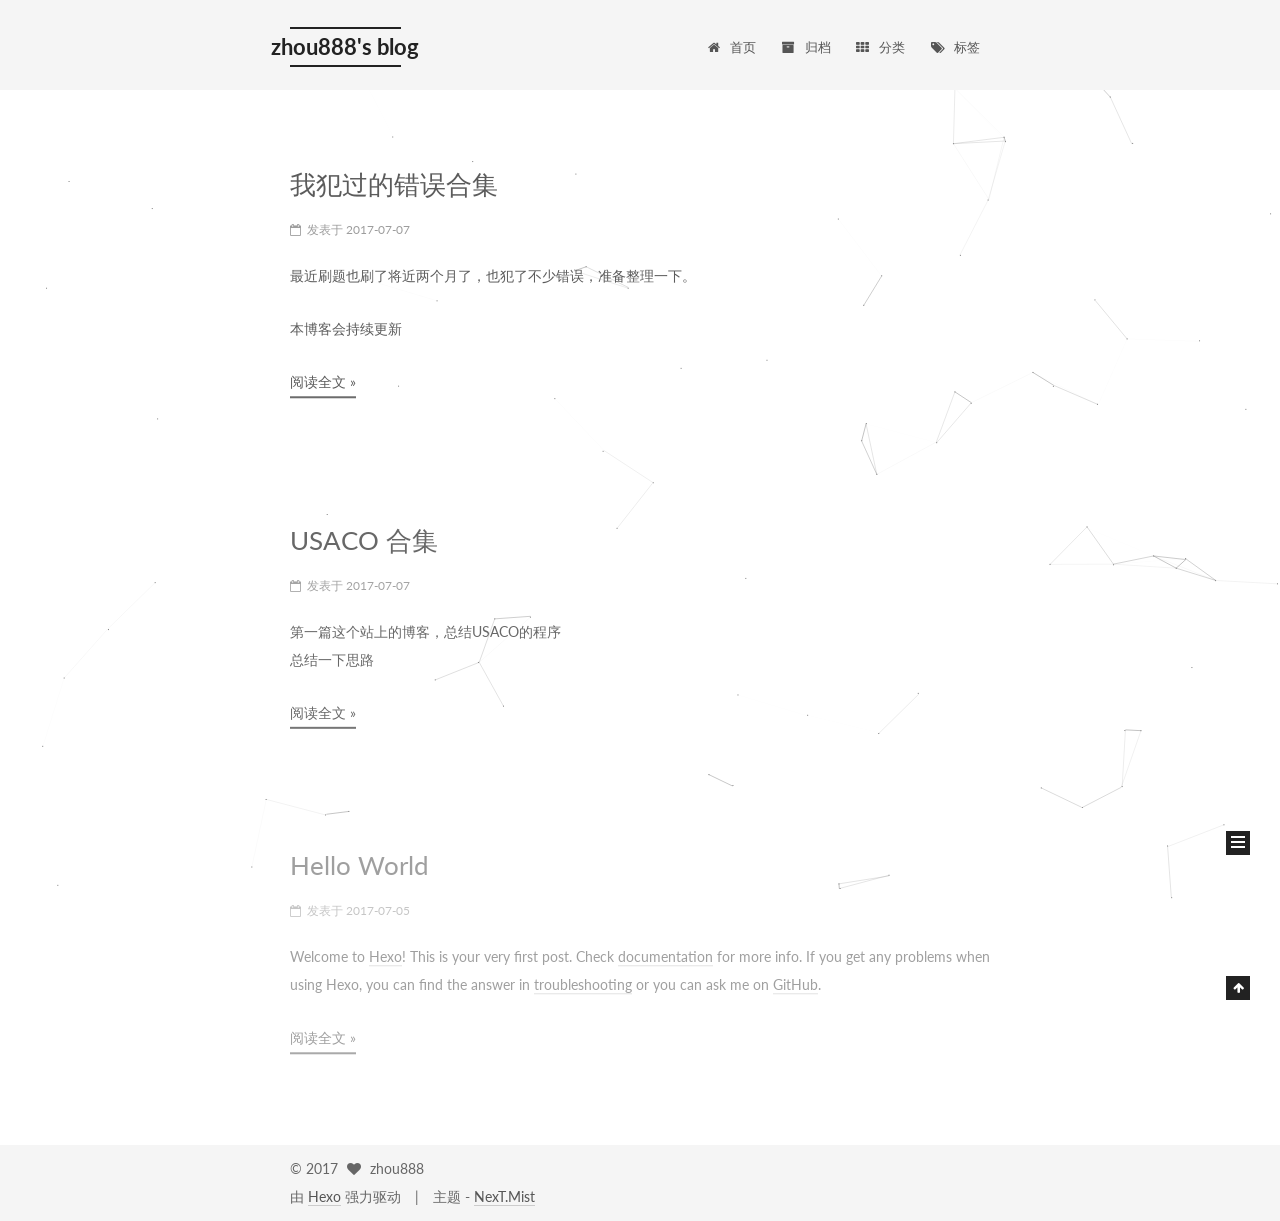
==== commit 61a95b5d: "Site updated: 2017-07-07 16:14:51" ====
--- a/index.html
+++ b/index.html
@@ -263,6 +263,239 @@
   
 
   <article class="post post-type-normal " itemscope itemtype="http://schema.org/Article">
+    <link itemprop="mainEntityOfPage" href="http://yoursite.com/2017/07/07/我犯过的错误合集/">
+
+    <span hidden itemprop="author" itemscope itemtype="http://schema.org/Person">
+      <meta itemprop="name" content="zhou888">
+      <meta itemprop="description" content="">
+      <meta itemprop="image" content="/images/avatar.gif">
+    </span>
+
+    <span hidden itemprop="publisher" itemscope itemtype="http://schema.org/Organization">
+      <meta itemprop="name" content="zhou888's blog">
+    </span>
+
+    
+      <header class="post-header">
+
+        
+        
+          <h1 class="post-title" itemprop="name headline">
+                
+                <a class="post-title-link" href="/2017/07/07/我犯过的错误合集/" itemprop="url">我犯过的错误合集</a></h1>
+        
+
+        <div class="post-meta">
+          <span class="post-time">
+            
+              <span class="post-meta-item-icon">
+                <i class="fa fa-calendar-o"></i>
+              </span>
+              
+                <span class="post-meta-item-text">发表于</span>
+              
+              <time title="创建于" itemprop="dateCreated datePublished" datetime="2017-07-07T14:13:56+08:00">
+                2017-07-07
+              </time>
+            
+
+            
+
+            
+          </span>
+
+          
+
+          
+            
+          
+
+          
+          
+
+          
+
+          
+
+          
+
+        </div>
+      </header>
+    
+
+    <div class="post-body" itemprop="articleBody">
+
+      
+      
+
+      
+        
+          <p>最近刷题也刷了将近两个月了，也犯了不少错误，准备整理一下。</p>
+<p>本博客会持续更新</p>
+          <!--noindex-->
+          <div class="post-button text-center">
+            <a class="btn" href="/2017/07/07/我犯过的错误合集/#more" rel="contents">
+              阅读全文 &raquo;
+            </a>
+          </div>
+          <!--/noindex-->
+        
+      
+    </div>
+
+    <div>
+      
+    </div>
+
+    <div>
+      
+    </div>
+
+    <div>
+      
+    </div>
+
+    <footer class="post-footer">
+      
+
+      
+
+      
+
+      
+      
+        <div class="post-eof"></div>
+      
+    </footer>
+  </article>
+
+
+    
+      
+
+  
+
+  
+  
+  
+
+  <article class="post post-type-normal " itemscope itemtype="http://schema.org/Article">
+    <link itemprop="mainEntityOfPage" href="http://yoursite.com/2017/07/07/USACO合集/">
+
+    <span hidden itemprop="author" itemscope itemtype="http://schema.org/Person">
+      <meta itemprop="name" content="zhou888">
+      <meta itemprop="description" content="">
+      <meta itemprop="image" content="/images/avatar.gif">
+    </span>
+
+    <span hidden itemprop="publisher" itemscope itemtype="http://schema.org/Organization">
+      <meta itemprop="name" content="zhou888's blog">
+    </span>
+
+    
+      <header class="post-header">
+
+        
+        
+          <h1 class="post-title" itemprop="name headline">
+                
+                <a class="post-title-link" href="/2017/07/07/USACO合集/" itemprop="url">USACO 合集</a></h1>
+        
+
+        <div class="post-meta">
+          <span class="post-time">
+            
+              <span class="post-meta-item-icon">
+                <i class="fa fa-calendar-o"></i>
+              </span>
+              
+                <span class="post-meta-item-text">发表于</span>
+              
+              <time title="创建于" itemprop="dateCreated datePublished" datetime="2017-07-07T11:15:32+08:00">
+                2017-07-07
+              </time>
+            
+
+            
+
+            
+          </span>
+
+          
+
+          
+            
+          
+
+          
+          
+
+          
+
+          
+
+          
+
+        </div>
+      </header>
+    
+
+    <div class="post-body" itemprop="articleBody">
+
+      
+      
+
+      
+        
+          <p>第一篇这个站上的博客，总结USACO的程序<br>总结一下思路</p>
+          <!--noindex-->
+          <div class="post-button text-center">
+            <a class="btn" href="/2017/07/07/USACO合集/#more" rel="contents">
+              阅读全文 &raquo;
+            </a>
+          </div>
+          <!--/noindex-->
+        
+      
+    </div>
+
+    <div>
+      
+    </div>
+
+    <div>
+      
+    </div>
+
+    <div>
+      
+    </div>
+
+    <footer class="post-footer">
+      
+
+      
+
+      
+
+      
+      
+        <div class="post-eof"></div>
+      
+    </footer>
+  </article>
+
+
+    
+      
+
+  
+
+  
+  
+  
+
+  <article class="post post-type-normal " itemscope itemtype="http://schema.org/Article">
     <link itemprop="mainEntityOfPage" href="http://yoursite.com/2017/07/05/hello-world/">
 
     <span hidden itemprop="author" itemscope itemtype="http://schema.org/Person">
@@ -415,7 +648,7 @@
           
             <div class="site-state-item site-state-posts">
               <a href="/archives/">
-                <span class="site-state-item-count">1</span>
+                <span class="site-state-item-count">3</span>
                 <span class="site-state-item-name">日志</span>
               </a>
             </div>
@@ -423,6 +656,15 @@
 
           
 
+          
+            
+            
+            <div class="site-state-item site-state-tags">
+              <a href="/tags/index.html">
+                <span class="site-state-item-count">2</span>
+                <span class="site-state-item-name">标签</span>
+              </a>
+            </div>
           
 
         </nav>
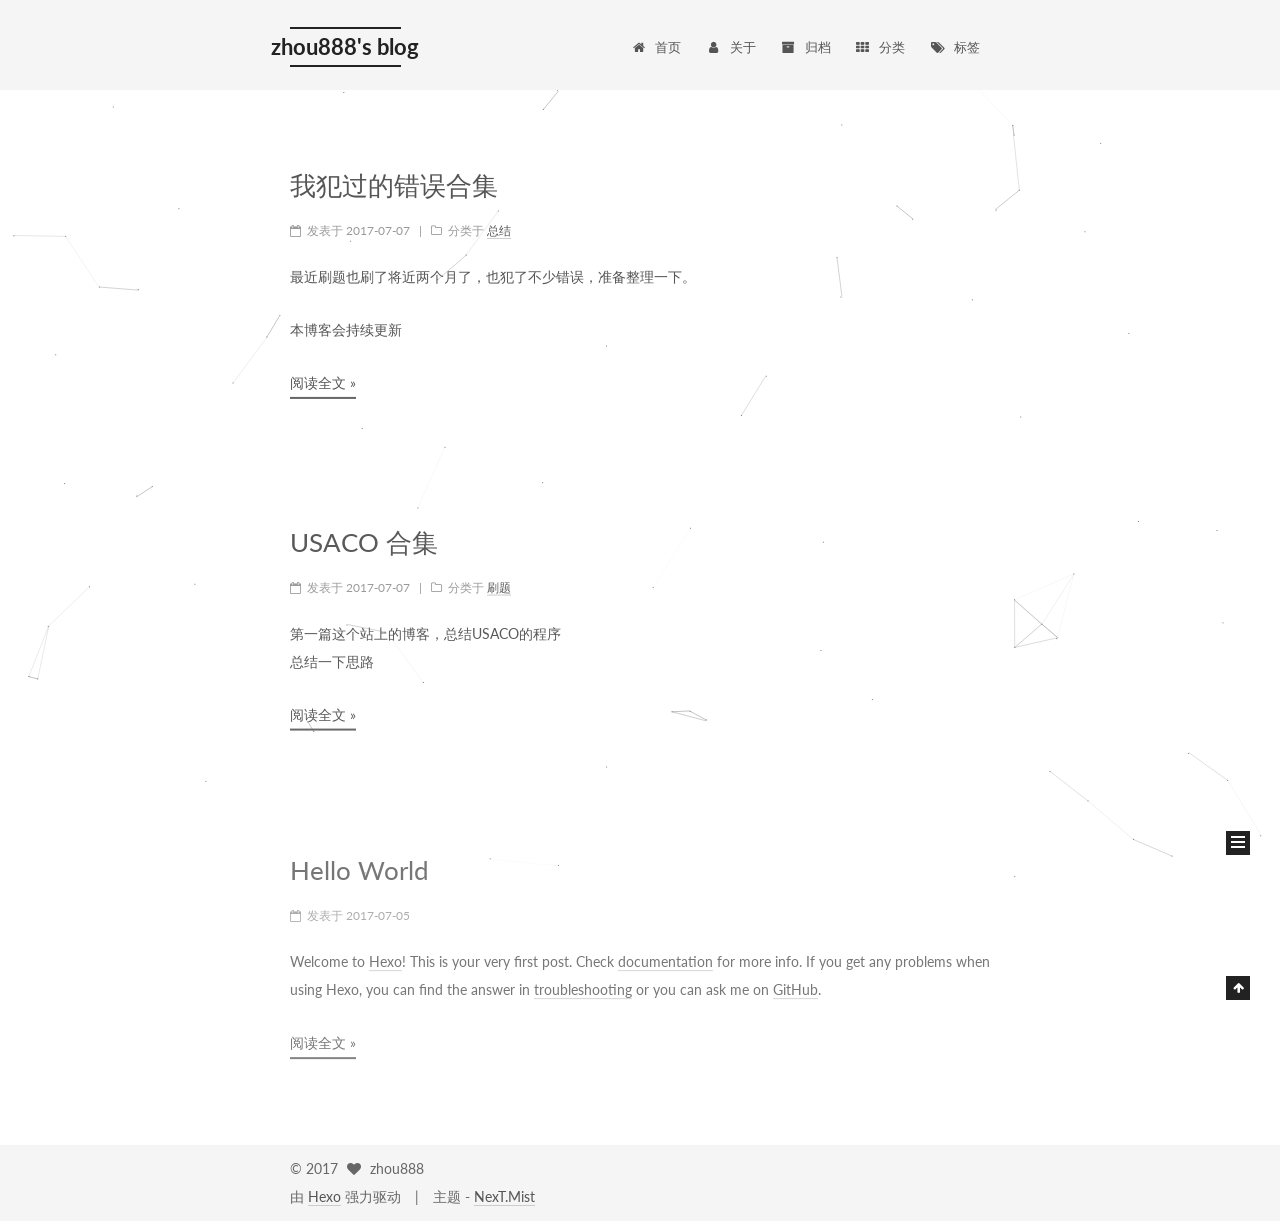
==== commit 927a9370: "Site updated: 2017-07-07 19:10:42" ====
--- a/index.html
+++ b/index.html
@@ -205,6 +205,16 @@
         </li>
       
         
+        <li class="menu-item menu-item-about">
+          <a href="/about/" rel="section">
+            
+              <i class="menu-item-icon fa fa-fw fa-user"></i> <br />
+            
+            关于
+          </a>
+        </li>
+      
+        
         <li class="menu-item menu-item-archives">
           <a href="/archives/" rel="section">
             
@@ -304,6 +314,28 @@
             
           </span>
 
+          
+            <span class="post-category" >
+            
+              <span class="post-meta-divider">|</span>
+            
+              <span class="post-meta-item-icon">
+                <i class="fa fa-folder-o"></i>
+              </span>
+              
+                <span class="post-meta-item-text">分类于</span>
+              
+              
+                <span itemprop="about" itemscope itemtype="http://schema.org/Thing">
+                  <a href="/categories/总结/" itemprop="url" rel="index">
+                    <span itemprop="name">总结</span>
+                  </a>
+                </span>
+
+                
+                
+              
+            </span>
           
 
           
@@ -422,6 +454,28 @@
           </span>
 
           
+            <span class="post-category" >
+            
+              <span class="post-meta-divider">|</span>
+            
+              <span class="post-meta-item-icon">
+                <i class="fa fa-folder-o"></i>
+              </span>
+              
+                <span class="post-meta-item-text">分类于</span>
+              
+              
+                <span itemprop="about" itemscope itemtype="http://schema.org/Thing">
+                  <a href="/categories/刷题/" itemprop="url" rel="index">
+                    <span itemprop="name">刷题</span>
+                  </a>
+                </span>
+
+                
+                
+              
+            </span>
+          
 
           
             
@@ -655,6 +709,15 @@
           
 
           
+            
+            
+            <div class="site-state-item site-state-categories">
+              <a href="/categories/index.html">
+                <span class="site-state-item-count">2</span>
+                <span class="site-state-item-name">分类</span>
+              </a>
+            </div>
+          
 
           
             
--- a/css/main.css
+++ b/css/main.css
@@ -1677,7 +1677,7 @@
   width: 4px;
   height: 4px;
   border-radius: 50%;
-  background: #b15777;
+  background: #ff5486;
 }
 .links-of-blogroll {
   font-size: 13px;
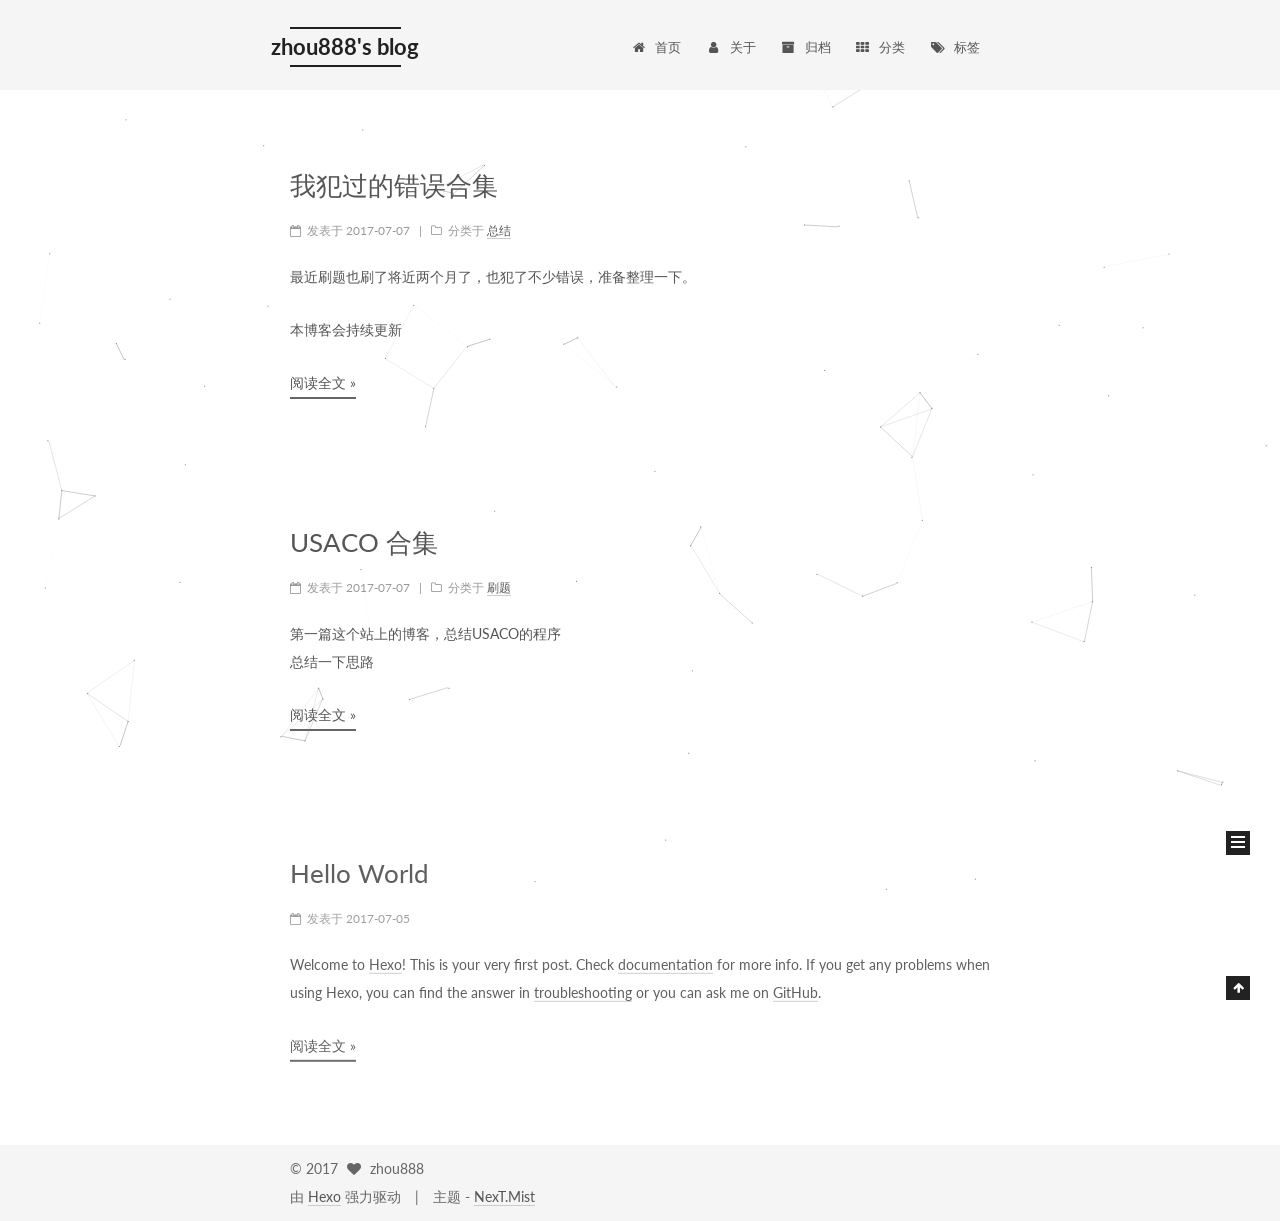
==== commit d9484fc0: "Site updated: 2017-07-07 19:57:58" ====
--- a/index.html
+++ b/index.html
@@ -814,7 +814,7 @@
           </div>
         
 
-        
+        <iframe frameborder="no" border="0" marginwidth="0" marginheight="0" width=330 height=86 src="//music.163.com/outchain/player?type=2&id=5276797&auto=1&height=66"></iframe>
 
 
       </section>
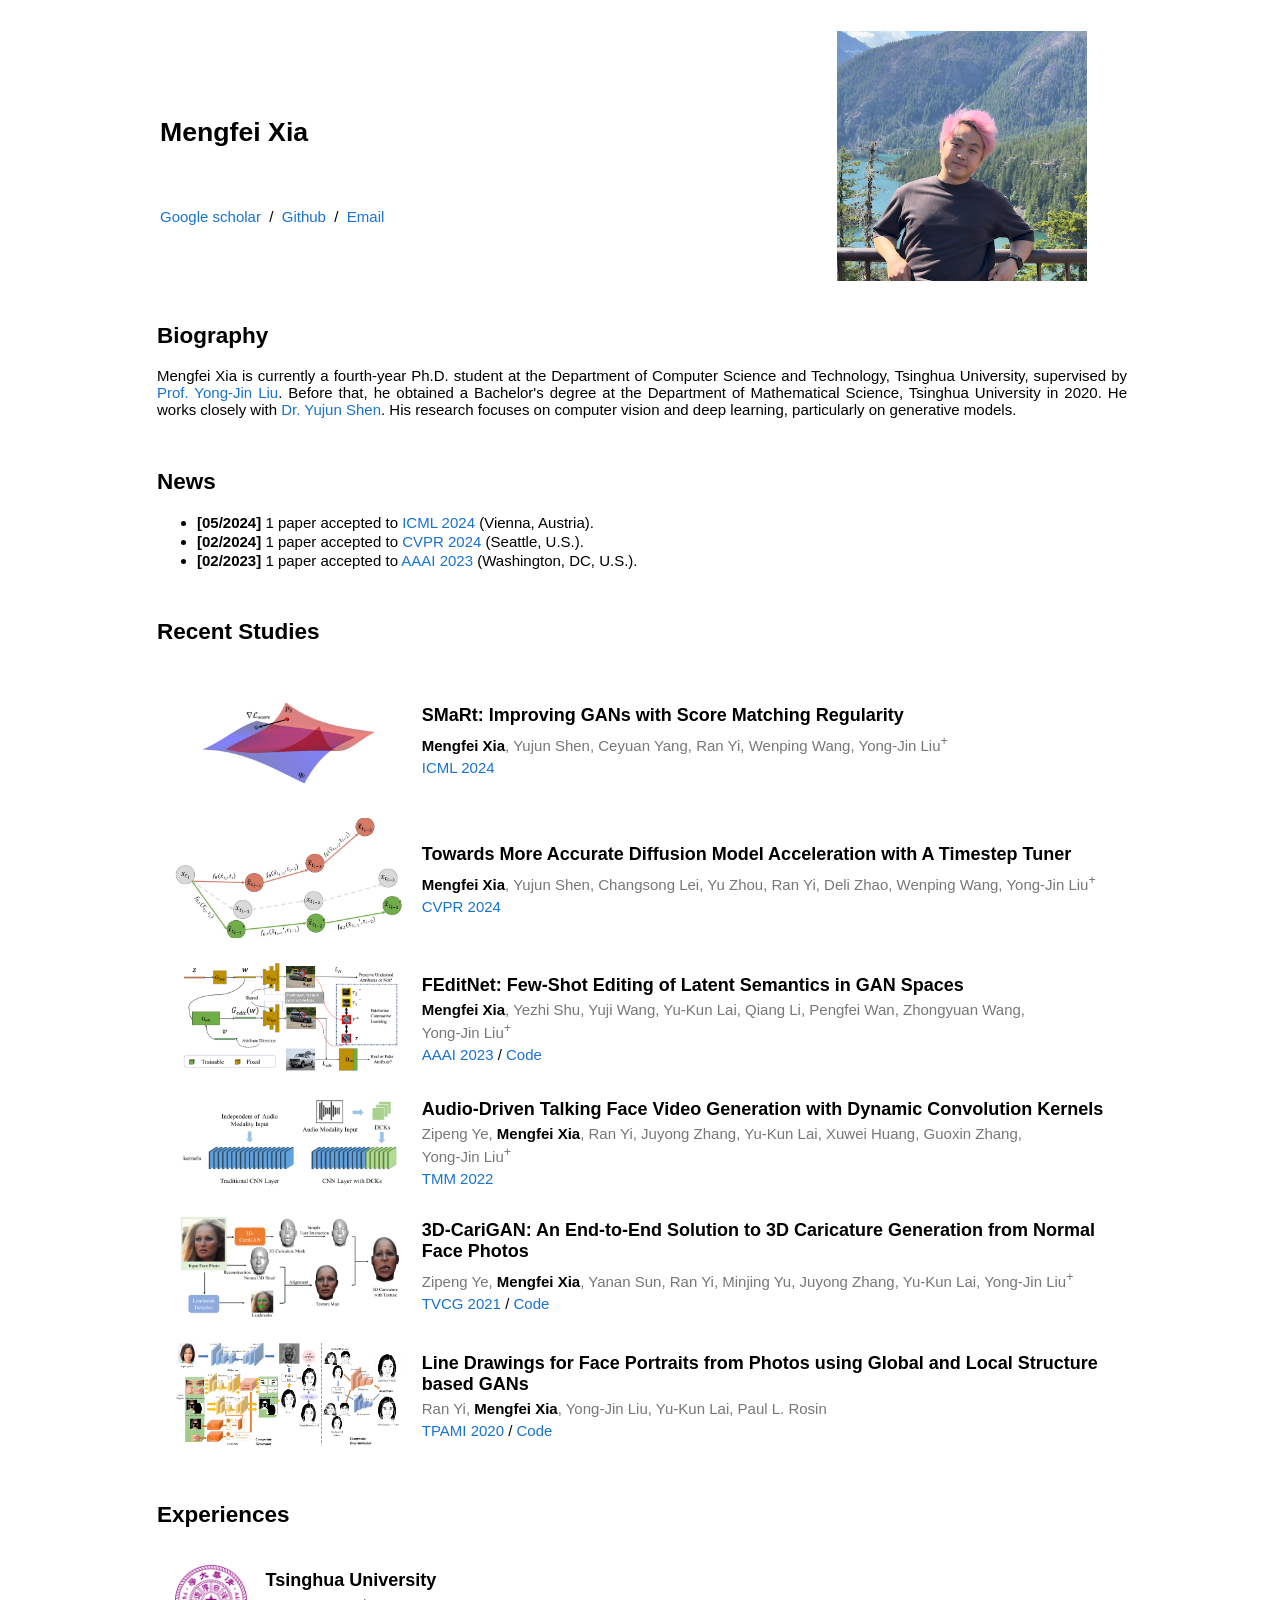
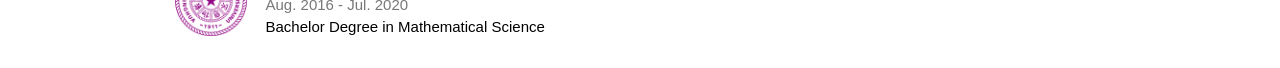
==== commit a2215829: "test" ====
--- a/index.html
+++ b/index.html
@@ -1,1004 +1,139 @@
-<!doctype html>
+<!DOCTYPE html>
+<html lang="en">
 
 
+<!-- === Header Starts === -->
+<head>
+  <meta http-equiv="Content-Type" content="text/html; charset=UTF-8">
+  <meta name="viewport" content="width=device-width, initial-scale=1">
+  <meta name="description" content="Mengfei Xia's homepage.">
+  <meta name="keywords" content="Mengfei Xia, Computer Vision, Generative Models">
+  <meta name="author" content="Mengfei Xia">
 
-  
+  <title>Mengfei Xia</title>
+
+  <link rel="stylesheet" type="text/css" href="assets/style.css">
+  <link rel="icon" type="image/png" href="assets/icon.png">
+  <link rel="apple-touch-icon" type="image/png" href="assets/large-icon.png">
+</head>
+<!-- === Header Ends === -->
 
 
-<html class="theme-next mist use-motion" lang="zh-Hans">
-<head>
-  <meta charset="UTF-8"/>
-<meta http-equiv="X-UA-Compatible" content="IE=edge" />
-<meta name="viewport" content="width=device-width, initial-scale=1, maximum-scale=1"/>
+<body data-new-gr-c-s-check-loaded="14.1014.0" data-gr-ext-installed="">
 
 
+<!-- === Homepage Starts === -->
+<table width="980px" align="center" border="0">
+<tbody>
+<tr>
 
 
+<td></td>  <!-- Leave one column blank on the left. -->
+<td valign="top">
 
 
+<!-- === Avatar Starts === -->
+<br>
+<table style="font-size: 12pt;" width="100%" border="0">
+<tbody>
+  <tr>
+    <td>
+      <p style="font-size: 20pt;">
+        <b>Mengfei Xia</b>
+      </p>
+      <br><br>
+      <a href="https://scholar.google.com/citations?user=jmOlxQ0AAAAJ" target="_blank">Google scholar</a>&nbsp;&nbsp;/&nbsp;
+      <a class="icon" href="https://github.com/thuxmf/" target="_blank">Github</a>&nbsp;&nbsp;/&nbsp;
+      <a class="icon" href="mailto:xmf20@mails.tsinghua.edu.cn" target="_blank">Email</a>
+    </td>
+    <td width="30%">
+      <img width="250" src="./assets/me.jpg">
+    </td>
+  </tr>
+</tbody>
+</table>
+<!-- === Avatar Ends === -->
 
 
-
-<meta http-equiv="Cache-Control" content="no-transform" />
-<meta http-equiv="Cache-Control" content="no-siteapp" />
+<!-- === Biography Starts === -->
+<br>
+<h2>Biography</h2>
+<p style="text-align: justify;">
+  Mengfei Xia is currently a fourth-year Ph.D. student at the Department of Computer Science and Technology, Tsinghua University, supervised by <a href="https://cg.cs.tsinghua.edu.cn/people/~Yongjin/Yongjin.htm">Prof. Yong-Jin Liu</a>.
+  Before that, he obtained a Bachelor's degree at the Department of Mathematical Science, Tsinghua University in 2020.
+  He works closely with <a href="https://shenyujun.github.io/">Dr. Yujun Shen</a>.
+  His research focuses on computer vision and deep learning, particularly on generative models.
+</p>
+<!-- === Biography Ends === -->
 
 
+<!-- === News Starts === -->
+<br>
+<h2>News</h2>
+<ul>
+  <li><strong>[05/2024]</strong> 1 paper accepted to <a href="https://icml.cc/Conferences/2024" target="_blank">ICML 2024</a> (Vienna, Austria).</li>
+  <li><strong>[02/2024]</strong> 1 paper accepted to <a href="https://cvpr.thecvf.com/Conferences/2024" target="_blank">CVPR 2024</a> (Seattle, U.S.).</li>
+  <li><strong>[02/2023]</strong> 1 paper accepted to <a href="https://aaai-23.aaai.org/" target="_blank">AAAI 2023</a> (Washington, DC, U.S.).</li>
+</ul>
+<!-- === News Ends === -->
 
 
+<!-- === Publication Starts === -->
+<br>
+<h2>Recent Studies</h2>
+
+<table cellspacing="17">
+<tbody>
+
+<tr name="SMaRt"></tr>
+<tr name="TimeTuner"></tr>
+<tr name="FEditNet"></tr>
+<tr name="DCK"></tr>
+<tr name="3DCariGAN"></tr>
+<tr name="APDrawingGAN2"></tr>
+
+</tbody>
+</table>
+<!-- === Publication Ends === -->
 
 
+<!-- === Experience Starts === -->
+<br>
+<h2>Experiences</h2>
+
+<table cellspacing="17">
+<tbody>
+
+  <tr>
+    <td width="8%">
+      <img style="width: 100%; max-height: 100px; object-fit: cover;" src="./assets/institutions/tsinghua.png">
+    </td>
+    <td>
+      <div class="institution">Tsinghua University</div>
+      <div class="period">Aug. 2016 - Jul. 2020</div>
+      <div class="position">Bachelor Degree in Mathematical Science</div>
+    </td>
+  </tr>
+
+</tbody>
+</table>
+<!-- === Experience Ends === -->
 
 
+</td>
+</tr>
+</tbody>
+</table>
+<!-- === Homepage Ends === -->
 
 
+<!-- Rendering Projects-->
+<script type="text/javascript" src="./assets/project_renderer.js"></script>
 
 
+<!-- Visitor Traffic -->
+<script type="text/javascript" src="//cdn.clustrmaps.com/map_v2.js?cl=ffffff&w=0&t=tt&d=ZoDwnZl26icJVfh0W6PRaWJC8UIjGa9CyHu2YaqgaRI&co=ffffff&ct=ffffff&cmo=ffffff&cmn=ffffff"></script>
 
-
-
-  
-  
-  <link href="/lib/fancybox/source/jquery.fancybox.css?v=2.1.5" rel="stylesheet" type="text/css" />
-
-
-
-
-  
-  
-  
-  
-
-  
-    
-    
-  
-
-  
-
-  
-
-  
-
-  
-
-  
-    
-    
-    <link href="//fonts.googleapis.com/css?family=Lato:300,300italic,400,400italic,700,700italic&subset=latin,latin-ext" rel="stylesheet" type="text/css">
-  
-
-
-
-
-
-
-<link href="/lib/font-awesome/css/font-awesome.min.css?v=4.6.2" rel="stylesheet" type="text/css" />
-
-<link href="/css/main.css?v=5.1.1" rel="stylesheet" type="text/css" />
-
-
-  <meta name="keywords" content="Hexo, NexT" />
-
-
-
-
-
-
-
-
-  <link rel="shortcut icon" type="image/x-icon" href="/favicon.ico?v=5.1.1" />
-
-
-
-
-
-
-<meta property="og:type" content="website">
-<meta property="og:title" content="zhou888&#39;s blog">
-<meta property="og:url" content="http://yoursite.com/index.html">
-<meta property="og:site_name" content="zhou888&#39;s blog">
-<meta name="twitter:card" content="summary">
-<meta name="twitter:title" content="zhou888&#39;s blog">
-
-
-
-<script type="text/javascript" id="hexo.configurations">
-  var NexT = window.NexT || {};
-  var CONFIG = {
-    root: '/',
-    scheme: 'Mist',
-    sidebar: {"position":"left","display":"post","offset":12,"offset_float":0,"b2t":false,"scrollpercent":false},
-    fancybox: true,
-    motion: true,
-    duoshuo: {
-      userId: '0',
-      author: '博主'
-    },
-    algolia: {
-      applicationID: '',
-      apiKey: '',
-      indexName: '',
-      hits: {"per_page":10},
-      labels: {"input_placeholder":"Search for Posts","hits_empty":"We didn't find any results for the search: ${query}","hits_stats":"${hits} results found in ${time} ms"}
-    }
-  };
-</script>
-
-
-
-  <link rel="canonical" href="http://yoursite.com/"/>
-
-
-
-
-
-  <title>zhou888's blog</title>
-  
-
-
-
-
-
-
-
-
-
-
-
-
-
-
-</head>
-
-<body itemscope itemtype="http://schema.org/WebPage" lang="zh-Hans">
-
-  
-  
-    
-  
-
-  <div class="container sidebar-position-left 
-   page-home 
- ">
-    <div class="headband"></div>
-
-    <header id="header" class="header" itemscope itemtype="http://schema.org/WPHeader">
-      <div class="header-inner"><div class="site-brand-wrapper">
-  <div class="site-meta ">
-    
-
-    <div class="custom-logo-site-title">
-      <a href="/"  class="brand" rel="start">
-        <span class="logo-line-before"><i></i></span>
-        <span class="site-title">zhou888's blog</span>
-        <span class="logo-line-after"><i></i></span>
-      </a>
-    </div>
-      
-        <p class="site-subtitle"></p>
-      
-  </div>
-
-  <div class="site-nav-toggle">
-    <button>
-      <span class="btn-bar"></span>
-      <span class="btn-bar"></span>
-      <span class="btn-bar"></span>
-    </button>
-  </div>
-</div>
-
-<nav class="site-nav">
-  
-
-  
-    <ul id="menu" class="menu">
-      
-        
-        <li class="menu-item menu-item-home">
-          <a href="/" rel="section">
-            
-              <i class="menu-item-icon fa fa-fw fa-home"></i> <br />
-            
-            首页
-          </a>
-        </li>
-      
-        
-        <li class="menu-item menu-item-about">
-          <a href="/about/" rel="section">
-            
-              <i class="menu-item-icon fa fa-fw fa-user"></i> <br />
-            
-            关于
-          </a>
-        </li>
-      
-        
-        <li class="menu-item menu-item-archives">
-          <a href="/archives/" rel="section">
-            
-              <i class="menu-item-icon fa fa-fw fa-archive"></i> <br />
-            
-            归档
-          </a>
-        </li>
-      
-        
-        <li class="menu-item menu-item-categories">
-          <a href="/categories/" rel="section">
-            
-              <i class="menu-item-icon fa fa-fw fa-th"></i> <br />
-            
-            分类
-          </a>
-        </li>
-      
-        
-        <li class="menu-item menu-item-tags">
-          <a href="/tags/" rel="section">
-            
-              <i class="menu-item-icon fa fa-fw fa-tags"></i> <br />
-            
-            标签
-          </a>
-        </li>
-      
-
-      
-    </ul>
-  
-
-  
-</nav>
-
-
-
- </div>
-    </header>
-
-    <main id="main" class="main">
-      <div class="main-inner">
-        <div class="content-wrap">
-          <div id="content" class="content">
-            
-  <section id="posts" class="posts-expand">
-    
-      
-
-  
-
-  
-  
-  
-
-  <article class="post post-type-normal " itemscope itemtype="http://schema.org/Article">
-    <link itemprop="mainEntityOfPage" href="http://yoursite.com/2017/07/07/我犯过的错误合集/">
-
-    <span hidden itemprop="author" itemscope itemtype="http://schema.org/Person">
-      <meta itemprop="name" content="zhou888">
-      <meta itemprop="description" content="">
-      <meta itemprop="image" content="/images/avatar.gif">
-    </span>
-
-    <span hidden itemprop="publisher" itemscope itemtype="http://schema.org/Organization">
-      <meta itemprop="name" content="zhou888's blog">
-    </span>
-
-    
-      <header class="post-header">
-
-        
-        
-          <h1 class="post-title" itemprop="name headline">
-                
-                <a class="post-title-link" href="/2017/07/07/我犯过的错误合集/" itemprop="url">我犯过的错误合集</a></h1>
-        
-
-        <div class="post-meta">
-          <span class="post-time">
-            
-              <span class="post-meta-item-icon">
-                <i class="fa fa-calendar-o"></i>
-              </span>
-              
-                <span class="post-meta-item-text">发表于</span>
-              
-              <time title="创建于" itemprop="dateCreated datePublished" datetime="2017-07-07T14:13:56+08:00">
-                2017-07-07
-              </time>
-            
-
-            
-
-            
-          </span>
-
-          
-            <span class="post-category" >
-            
-              <span class="post-meta-divider">|</span>
-            
-              <span class="post-meta-item-icon">
-                <i class="fa fa-folder-o"></i>
-              </span>
-              
-                <span class="post-meta-item-text">分类于</span>
-              
-              
-                <span itemprop="about" itemscope itemtype="http://schema.org/Thing">
-                  <a href="/categories/总结/" itemprop="url" rel="index">
-                    <span itemprop="name">总结</span>
-                  </a>
-                </span>
-
-                
-                
-              
-            </span>
-          
-
-          
-            
-          
-
-          
-          
-
-          
-
-          
-
-          
-
-        </div>
-      </header>
-    
-
-    <div class="post-body" itemprop="articleBody">
-
-      
-      
-
-      
-        
-          <p>最近刷题也刷了将近两个月了，也犯了不少错误，准备整理一下。</p>
-<p>本博客会持续更新</p>
-          <!--noindex-->
-          <div class="post-button text-center">
-            <a class="btn" href="/2017/07/07/我犯过的错误合集/#more" rel="contents">
-              阅读全文 &raquo;
-            </a>
-          </div>
-          <!--/noindex-->
-        
-      
-    </div>
-
-    <div>
-      
-    </div>
-
-    <div>
-      
-    </div>
-
-    <div>
-      
-    </div>
-
-    <footer class="post-footer">
-      
-
-      
-
-      
-
-      
-      
-        <div class="post-eof"></div>
-      
-    </footer>
-  </article>
-
-
-    
-      
-
-  
-
-  
-  
-  
-
-  <article class="post post-type-normal " itemscope itemtype="http://schema.org/Article">
-    <link itemprop="mainEntityOfPage" href="http://yoursite.com/2017/07/07/USACO合集/">
-
-    <span hidden itemprop="author" itemscope itemtype="http://schema.org/Person">
-      <meta itemprop="name" content="zhou888">
-      <meta itemprop="description" content="">
-      <meta itemprop="image" content="/images/avatar.gif">
-    </span>
-
-    <span hidden itemprop="publisher" itemscope itemtype="http://schema.org/Organization">
-      <meta itemprop="name" content="zhou888's blog">
-    </span>
-
-    
-      <header class="post-header">
-
-        
-        
-          <h1 class="post-title" itemprop="name headline">
-                
-                <a class="post-title-link" href="/2017/07/07/USACO合集/" itemprop="url">USACO 合集</a></h1>
-        
-
-        <div class="post-meta">
-          <span class="post-time">
-            
-              <span class="post-meta-item-icon">
-                <i class="fa fa-calendar-o"></i>
-              </span>
-              
-                <span class="post-meta-item-text">发表于</span>
-              
-              <time title="创建于" itemprop="dateCreated datePublished" datetime="2017-07-07T11:15:32+08:00">
-                2017-07-07
-              </time>
-            
-
-            
-
-            
-          </span>
-
-          
-            <span class="post-category" >
-            
-              <span class="post-meta-divider">|</span>
-            
-              <span class="post-meta-item-icon">
-                <i class="fa fa-folder-o"></i>
-              </span>
-              
-                <span class="post-meta-item-text">分类于</span>
-              
-              
-                <span itemprop="about" itemscope itemtype="http://schema.org/Thing">
-                  <a href="/categories/刷题/" itemprop="url" rel="index">
-                    <span itemprop="name">刷题</span>
-                  </a>
-                </span>
-
-                
-                
-              
-            </span>
-          
-
-          
-            
-          
-
-          
-          
-
-          
-
-          
-
-          
-
-        </div>
-      </header>
-    
-
-    <div class="post-body" itemprop="articleBody">
-
-      
-      
-
-      
-        
-          <p>第一篇这个站上的博客，总结USACO的程序<br>总结一下思路</p>
-          <!--noindex-->
-          <div class="post-button text-center">
-            <a class="btn" href="/2017/07/07/USACO合集/#more" rel="contents">
-              阅读全文 &raquo;
-            </a>
-          </div>
-          <!--/noindex-->
-        
-      
-    </div>
-
-    <div>
-      
-    </div>
-
-    <div>
-      
-    </div>
-
-    <div>
-      
-    </div>
-
-    <footer class="post-footer">
-      
-
-      
-
-      
-
-      
-      
-        <div class="post-eof"></div>
-      
-    </footer>
-  </article>
-
-
-    
-      
-
-  
-
-  
-  
-  
-
-  <article class="post post-type-normal " itemscope itemtype="http://schema.org/Article">
-    <link itemprop="mainEntityOfPage" href="http://yoursite.com/2017/07/05/hello-world/">
-
-    <span hidden itemprop="author" itemscope itemtype="http://schema.org/Person">
-      <meta itemprop="name" content="zhou888">
-      <meta itemprop="description" content="">
-      <meta itemprop="image" content="/images/avatar.gif">
-    </span>
-
-    <span hidden itemprop="publisher" itemscope itemtype="http://schema.org/Organization">
-      <meta itemprop="name" content="zhou888's blog">
-    </span>
-
-    
-      <header class="post-header">
-
-        
-        
-          <h1 class="post-title" itemprop="name headline">
-                
-                <a class="post-title-link" href="/2017/07/05/hello-world/" itemprop="url">Hello World</a></h1>
-        
-
-        <div class="post-meta">
-          <span class="post-time">
-            
-              <span class="post-meta-item-icon">
-                <i class="fa fa-calendar-o"></i>
-              </span>
-              
-                <span class="post-meta-item-text">发表于</span>
-              
-              <time title="创建于" itemprop="dateCreated datePublished" datetime="2017-07-05T16:54:43+08:00">
-                2017-07-05
-              </time>
-            
-
-            
-
-            
-          </span>
-
-          
-
-          
-            
-          
-
-          
-          
-
-          
-
-          
-
-          
-
-        </div>
-      </header>
-    
-
-    <div class="post-body" itemprop="articleBody">
-
-      
-      
-
-      
-        
-          <p>Welcome to <a href="https://hexo.io/" target="_blank" rel="external">Hexo</a>! This is your very first post. Check <a href="https://hexo.io/docs/" target="_blank" rel="external">documentation</a> for more info. If you get any problems when using Hexo, you can find the answer in <a href="https://hexo.io/docs/troubleshooting.html" target="_blank" rel="external">troubleshooting</a> or you can ask me on <a href="https://github.com/hexojs/hexo/issues" target="_blank" rel="external">GitHub</a>.</p>
-          <!--noindex-->
-          <div class="post-button text-center">
-            <a class="btn" href="/2017/07/05/hello-world/#more" rel="contents">
-              阅读全文 &raquo;
-            </a>
-          </div>
-          <!--/noindex-->
-        
-      
-    </div>
-
-    <div>
-      
-    </div>
-
-    <div>
-      
-    </div>
-
-    <div>
-      
-    </div>
-
-    <footer class="post-footer">
-      
-
-      
-
-      
-
-      
-      
-        <div class="post-eof"></div>
-      
-    </footer>
-  </article>
-
-
-    
-  </section>
-
-  
-
-
-          </div>
-          
-
-
-          
-
-        </div>
-        
-          
-  
-  <div class="sidebar-toggle">
-    <div class="sidebar-toggle-line-wrap">
-      <span class="sidebar-toggle-line sidebar-toggle-line-first"></span>
-      <span class="sidebar-toggle-line sidebar-toggle-line-middle"></span>
-      <span class="sidebar-toggle-line sidebar-toggle-line-last"></span>
-    </div>
-  </div>
-
-  <aside id="sidebar" class="sidebar">
-    <div class="sidebar-inner">
-
-      
-
-      
-
-      <section class="site-overview sidebar-panel sidebar-panel-active">
-        <div class="site-author motion-element" itemprop="author" itemscope itemtype="http://schema.org/Person">
-          <img class="site-author-image" itemprop="image"
-               src="/images/avatar.gif"
-               alt="zhou888" />
-          <p class="site-author-name" itemprop="name">zhou888</p>
-           
-              <p class="site-description motion-element" itemprop="description"></p>
-          
-        </div>
-        <nav class="site-state motion-element">
-
-          
-            <div class="site-state-item site-state-posts">
-              <a href="/archives/">
-                <span class="site-state-item-count">3</span>
-                <span class="site-state-item-name">日志</span>
-              </a>
-            </div>
-          
-
-          
-            
-            
-            <div class="site-state-item site-state-categories">
-              <a href="/categories/index.html">
-                <span class="site-state-item-count">2</span>
-                <span class="site-state-item-name">分类</span>
-              </a>
-            </div>
-          
-
-          
-            
-            
-            <div class="site-state-item site-state-tags">
-              <a href="/tags/index.html">
-                <span class="site-state-item-count">2</span>
-                <span class="site-state-item-name">标签</span>
-              </a>
-            </div>
-          
-
-        </nav>
-
-        
-
-        <div class="links-of-author motion-element">
-          
-        </div>
-
-        
-        
-
-        
-        
-          <div class="links-of-blogroll motion-element links-of-blogroll-inline">
-            <div class="links-of-blogroll-title">
-              <i class="fa  fa-fw fa-globe"></i>
-              Links
-            </div>
-            <ul class="links-of-blogroll-list">
-              
-                <li class="links-of-blogroll-item">
-                  <a href="http://blog.csdn.net/cnyali/" title="LG" target="_blank">LG</a>
-                </li>
-              
-                <li class="links-of-blogroll-item">
-                  <a href="http://blog.csdn.net/yalishiyanzhouyu888/" title="my csdn" target="_blank">my csdn</a>
-                </li>
-              
-                <li class="links-of-blogroll-item">
-                  <a href="https://zhouyu888.github.io/" title="my github" target="_blank">my github</a>
-                </li>
-              
-                <li class="links-of-blogroll-item">
-                  <a href="http://zhou888.coding.me/" title="my coding" target="_blank">my coding</a>
-                </li>
-              
-                <li class="links-of-blogroll-item">
-                  <a href="http://www.cnyali-lk.com/" title="LK" target="_blank">LK</a>
-                </li>
-              
-                <li class="links-of-blogroll-item">
-                  <a href="https://dogcdt.github.io/" title="doe" target="_blank">doe</a>
-                </li>
-              
-                <li class="links-of-blogroll-item">
-                  <a href="http://www.sz-hh.com/" title="HH" target="_blank">HH</a>
-                </li>
-              
-                <li class="links-of-blogroll-item">
-                  <a href="http://blog.csdn.net/shichengxiao/" title="shichengxiao" target="_blank">shichengxiao</a>
-                </li>
-              
-                <li class="links-of-blogroll-item">
-                  <a href="https://wearrys.github.io/" title="Wearry" target="_blank">Wearry</a>
-                </li>
-              
-                <li class="links-of-blogroll-item">
-                  <a href="http://sunshine-cfbsl.com/" title="Sunshine" target="_blank">Sunshine</a>
-                </li>
-              
-                <li class="links-of-blogroll-item">
-                  <a href="https://dy0607.github.io/" title="dy" target="_blank">dy</a>
-                </li>
-              
-                <li class="links-of-blogroll-item">
-                  <a href="http://blog.csdn.net/wt_cnyali/" title="wt" target="_blank">wt</a>
-                </li>
-              
-                <li class="links-of-blogroll-item">
-                  <a href="http://blog.leanote.com/ztzshiwo/" title="ztz" target="_blank">ztz</a>
-                </li>
-              
-                <li class="links-of-blogroll-item">
-                  <a href="http://sxy-cnyali.com/" title="sxy" target="_blank">sxy</a>
-                </li>
-              
-                <li class="links-of-blogroll-item">
-                  <a href="http://redbag.pw/" title="redbag" target="_blank">redbag</a>
-                </li>
-              
-            </ul>
-          </div>
-        
-
-        <iframe frameborder="no" border="0" marginwidth="0" marginheight="0" width=330 height=86 src="//music.163.com/outchain/player?type=2&id=5276797&auto=1&height=66"></iframe>
-
-
-      </section>
-
-      
-
-      
-
-    </div>
-  </aside>
-
-
-        
-      </div>
-    </main>
-
-    <footer id="footer" class="footer">
-      <div class="footer-inner">
-        <div class="copyright" >
-  
-  &copy; 
-  <span itemprop="copyrightYear">2017</span>
-  <span class="with-love">
-    <i class="fa fa-heart"></i>
-  </span>
-  <span class="author" itemprop="copyrightHolder">zhou888</span>
-</div>
-
-
-<div class="powered-by">
-  由 <a class="theme-link" href="https://hexo.io">Hexo</a> 强力驱动
-</div>
-
-<div class="theme-info">
-  主题 -
-  <a class="theme-link" href="https://github.com/iissnan/hexo-theme-next">
-    NexT.Mist
-  </a>
-</div>
-
-
-        
-
-        
-      </div>
-    </footer>
-
-    
-      <div class="back-to-top">
-        <i class="fa fa-arrow-up"></i>
-        
-      </div>
-    
-
-  </div>
-
-  
-
-<script type="text/javascript">
-  if (Object.prototype.toString.call(window.Promise) !== '[object Function]') {
-    window.Promise = null;
-  }
-</script>
-
-
-
-
-
-
-
-
-
-  
-
-
-  
-
-
-
-
-
-
-
-
-
-
-
-  
-  <script type="text/javascript" src="/lib/jquery/index.js?v=2.1.3"></script>
-
-  
-  <script type="text/javascript" src="/lib/fastclick/lib/fastclick.min.js?v=1.0.6"></script>
-
-  
-  <script type="text/javascript" src="/lib/jquery_lazyload/jquery.lazyload.js?v=1.9.7"></script>
-
-  
-  <script type="text/javascript" src="/lib/velocity/velocity.min.js?v=1.2.1"></script>
-
-  
-  <script type="text/javascript" src="/lib/velocity/velocity.ui.min.js?v=1.2.1"></script>
-
-  
-  <script type="text/javascript" src="/lib/fancybox/source/jquery.fancybox.pack.js?v=2.1.5"></script>
-
-  
-  <script type="text/javascript" src="/lib/canvas-nest/canvas-nest.min.js"></script>
-
-
-  
-
-
-  <script type="text/javascript" src="/js/src/utils.js?v=5.1.1"></script>
-
-  <script type="text/javascript" src="/js/src/motion.js?v=5.1.1"></script>
-
-
-
-  
-  
-
-  
-    <script type="text/javascript" src="/js/src/scrollspy.js?v=5.1.1"></script>
-<script type="text/javascript" src="/js/src/post-details.js?v=5.1.1"></script>
-
-  
-
-  
-
-
-  <script type="text/javascript" src="/js/src/bootstrap.js?v=5.1.1"></script>
-
-
-
-  
-
-
-  
-
-
-
-
-	
-
-
-
-
-
-  
-
-
-
-
-
-  
-
-
-
-
-
-  
-
-
-
-
-
-
-  
-
-
-
-
-
-  
-
-  
-
-  
-
-  
-
-  
-
-  
 
 </body>
 </html>
--- a/assets/style.css
+++ b/assets/style.css
@@ -0,0 +1,94 @@
+body {
+    background: #ffffff;
+    color: #000000;
+  }
+  
+  body,
+  td,
+  th,
+  tr,
+  p,
+  a {
+    font-family: Helvetica, Ariel, sans-serif;
+    font-size: 15px;
+  }
+  
+  a,
+  a:visited {
+    color: #1772d0;
+    text-decoration: none;
+  }
+  a:focus,
+  a:hover {
+    color: #f09228;
+    text-decoration: none;
+  }
+  
+  strong {
+    font-family: 'Lato', Verdana, Helvetica, sans-serif;
+    font-size: 15px;
+  }
+  
+  li {
+    margin: 2px 0;
+  }
+  
+  span.highlight {
+    background-color: #ffffd0;
+  }
+  span.me {
+    color: #000000;
+    font-weight: 600;
+    font-size: 15px;
+  }
+  
+  div.title {
+    color: #000000;
+    font-size: 18px;
+    font-weight: 600;
+    margin-bottom: 5px;
+  }
+  div.author {
+    color: #777777;
+    font-size: 15px;
+    font-weight: 400;
+    margin-bottom: 5px;
+  }
+  div.author a:link,
+  div.author a:visited {
+    color: #777777;
+    text-decoration: None;
+  }
+  div.author a:hover {
+    color: #f09228;
+    text-decoration: None;
+  }
+  div.material {
+    color: #000000;
+    font-size: 15px;
+    font-weight: 400;
+  }
+  div.award {
+    color: #FF0000;
+    font-size: 15px;
+    font-weight: 400;
+    margin-top: 5px;
+  }
+  
+  div.institution {
+    color: #000000;
+    font-size: 18px;
+    font-weight: 600;
+    margin-bottom: 5px;
+  }
+  div.period {
+    color: #777777;
+    font-size: 15px;
+    font-weight: 400;
+    margin-bottom: 5px;
+  }
+  div.position {
+    color: #000000;
+    font-size: 15px;
+    font-weight: 400;
+  }
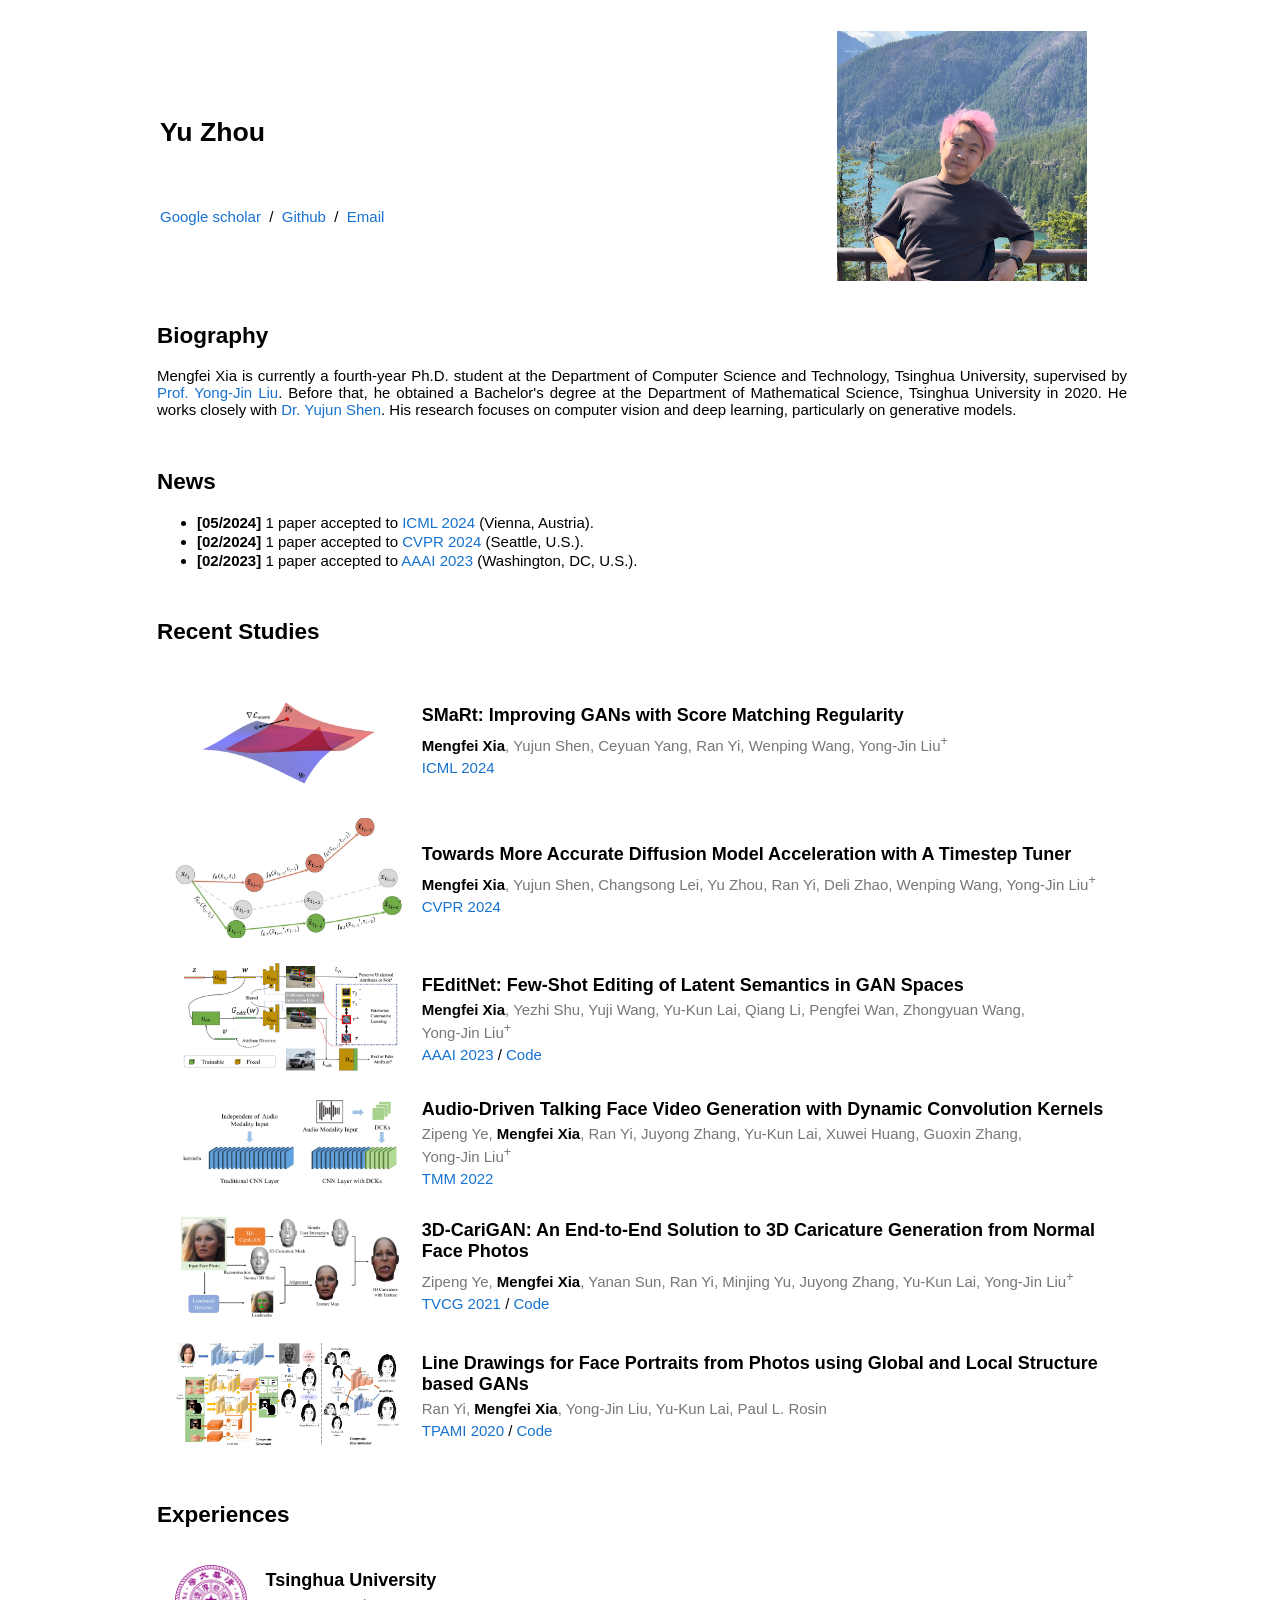
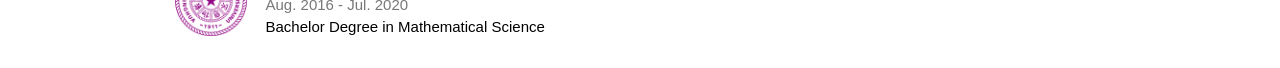
==== commit a4d7be01: "changed_a_little" ====
--- a/index.html
+++ b/index.html
@@ -10,7 +10,7 @@
   <meta name="keywords" content="Mengfei Xia, Computer Vision, Generative Models">
   <meta name="author" content="Mengfei Xia">
 
-  <title>Mengfei Xia</title>
+  <title>Yu Zhou</title>
 
   <link rel="stylesheet" type="text/css" href="assets/style.css">
   <link rel="icon" type="image/png" href="assets/icon.png">
@@ -39,12 +39,12 @@
   <tr>
     <td>
       <p style="font-size: 20pt;">
-        <b>Mengfei Xia</b>
+        <b>Yu Zhou</b>
       </p>
       <br><br>
-      <a href="https://scholar.google.com/citations?user=jmOlxQ0AAAAJ" target="_blank">Google scholar</a>&nbsp;&nbsp;/&nbsp;
-      <a class="icon" href="https://github.com/thuxmf/" target="_blank">Github</a>&nbsp;&nbsp;/&nbsp;
-      <a class="icon" href="mailto:xmf20@mails.tsinghua.edu.cn" target="_blank">Email</a>
+      <a href="https://scholar.google.com/citations?user=pMXjhxkAAAAJ" target="_blank">Google scholar</a>&nbsp;&nbsp;/&nbsp;
+      <a class="icon" href="https://github.com/zhouyu888/" target="_blank">Github</a>&nbsp;&nbsp;/&nbsp;
+      <a class="icon" href="mailto:yzhou20@mails.tsinghua.edu.cn" target="_blank">Email</a>
     </td>
     <td width="30%">
       <img width="250" src="./assets/me.jpg">
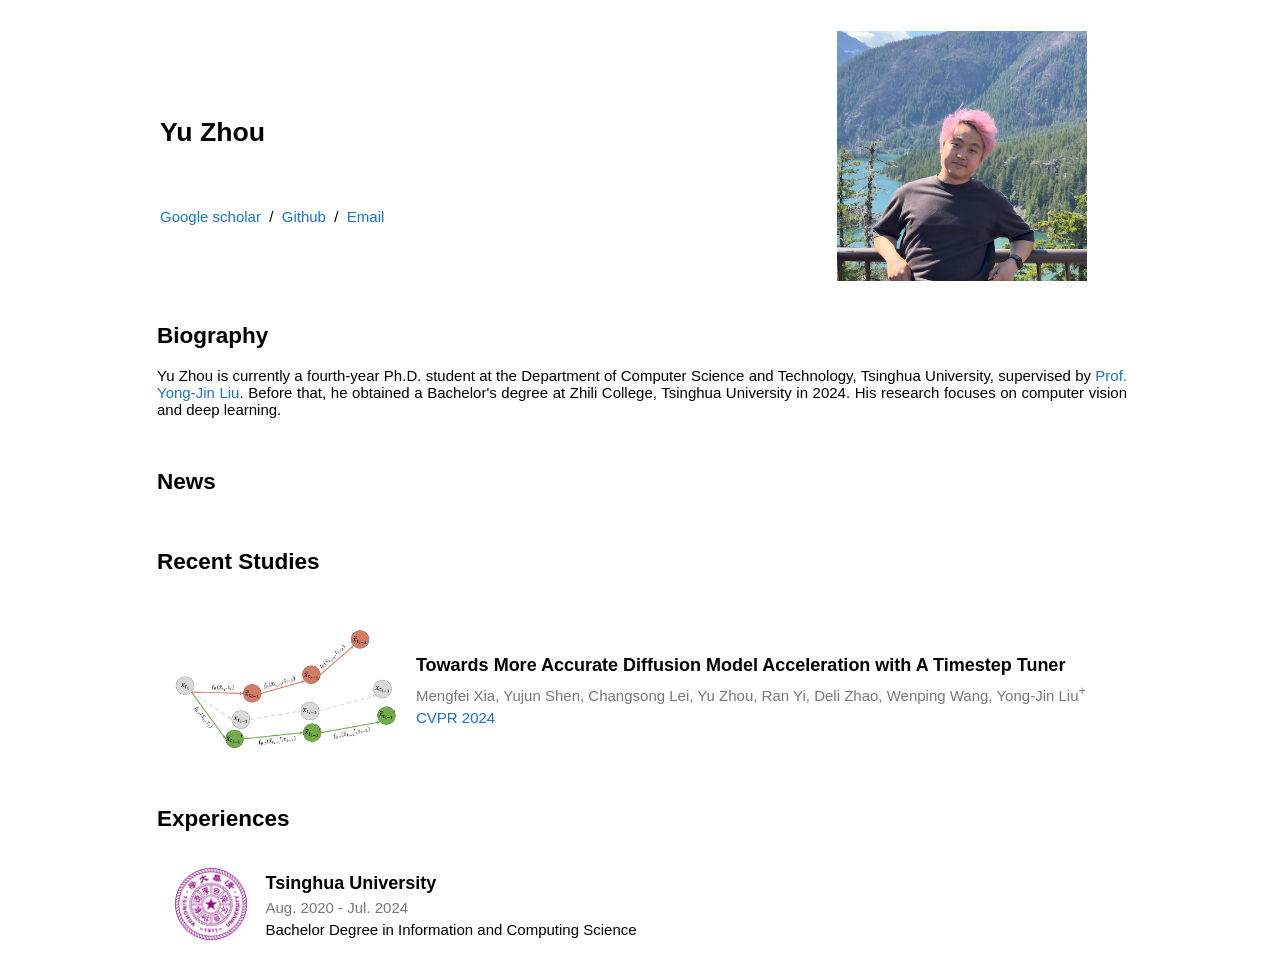
==== commit 00a56d41: "a" ====
--- a/index.html
+++ b/index.html
@@ -59,10 +59,9 @@
 <br>
 <h2>Biography</h2>
 <p style="text-align: justify;">
-  Mengfei Xia is currently a fourth-year Ph.D. student at the Department of Computer Science and Technology, Tsinghua University, supervised by <a href="https://cg.cs.tsinghua.edu.cn/people/~Yongjin/Yongjin.htm">Prof. Yong-Jin Liu</a>.
-  Before that, he obtained a Bachelor's degree at the Department of Mathematical Science, Tsinghua University in 2020.
-  He works closely with <a href="https://shenyujun.github.io/">Dr. Yujun Shen</a>.
-  His research focuses on computer vision and deep learning, particularly on generative models.
+  Yu Zhou is currently a fourth-year Ph.D. student at the Department of Computer Science and Technology, Tsinghua University, supervised by <a href="https://cg.cs.tsinghua.edu.cn/people/~Yongjin/Yongjin.htm">Prof. Yong-Jin Liu</a>.
+  Before that, he obtained a Bachelor's degree at Zhili College, Tsinghua University in 2024.
+  His research focuses on computer vision and deep learning.
 </p>
 <!-- === Biography Ends === -->
 
@@ -71,9 +70,7 @@
 <br>
 <h2>News</h2>
 <ul>
-  <li><strong>[05/2024]</strong> 1 paper accepted to <a href="https://icml.cc/Conferences/2024" target="_blank">ICML 2024</a> (Vienna, Austria).</li>
-  <li><strong>[02/2024]</strong> 1 paper accepted to <a href="https://cvpr.thecvf.com/Conferences/2024" target="_blank">CVPR 2024</a> (Seattle, U.S.).</li>
-  <li><strong>[02/2023]</strong> 1 paper accepted to <a href="https://aaai-23.aaai.org/" target="_blank">AAAI 2023</a> (Washington, DC, U.S.).</li>
+  <!-- <li><strong>[05/2024]</strong> 1 paper accepted to <a href="https://icml.cc/Conferences/2024" target="_blank">ICML 2024</a> (Vienna, Austria).</li> -->
 </ul>
 <!-- === News Ends === -->
 
@@ -87,10 +84,6 @@
 
 <tr name="SMaRt"></tr>
 <tr name="TimeTuner"></tr>
-<tr name="FEditNet"></tr>
-<tr name="DCK"></tr>
-<tr name="3DCariGAN"></tr>
-<tr name="APDrawingGAN2"></tr>
 
 </tbody>
 </table>
@@ -110,8 +103,8 @@
     </td>
     <td>
       <div class="institution">Tsinghua University</div>
-      <div class="period">Aug. 2016 - Jul. 2020</div>
-      <div class="position">Bachelor Degree in Mathematical Science</div>
+      <div class="period">Aug. 2020 - Jul. 2024</div>
+      <div class="position">Bachelor Degree in Information and Computing Science</div>
     </td>
   </tr>
 
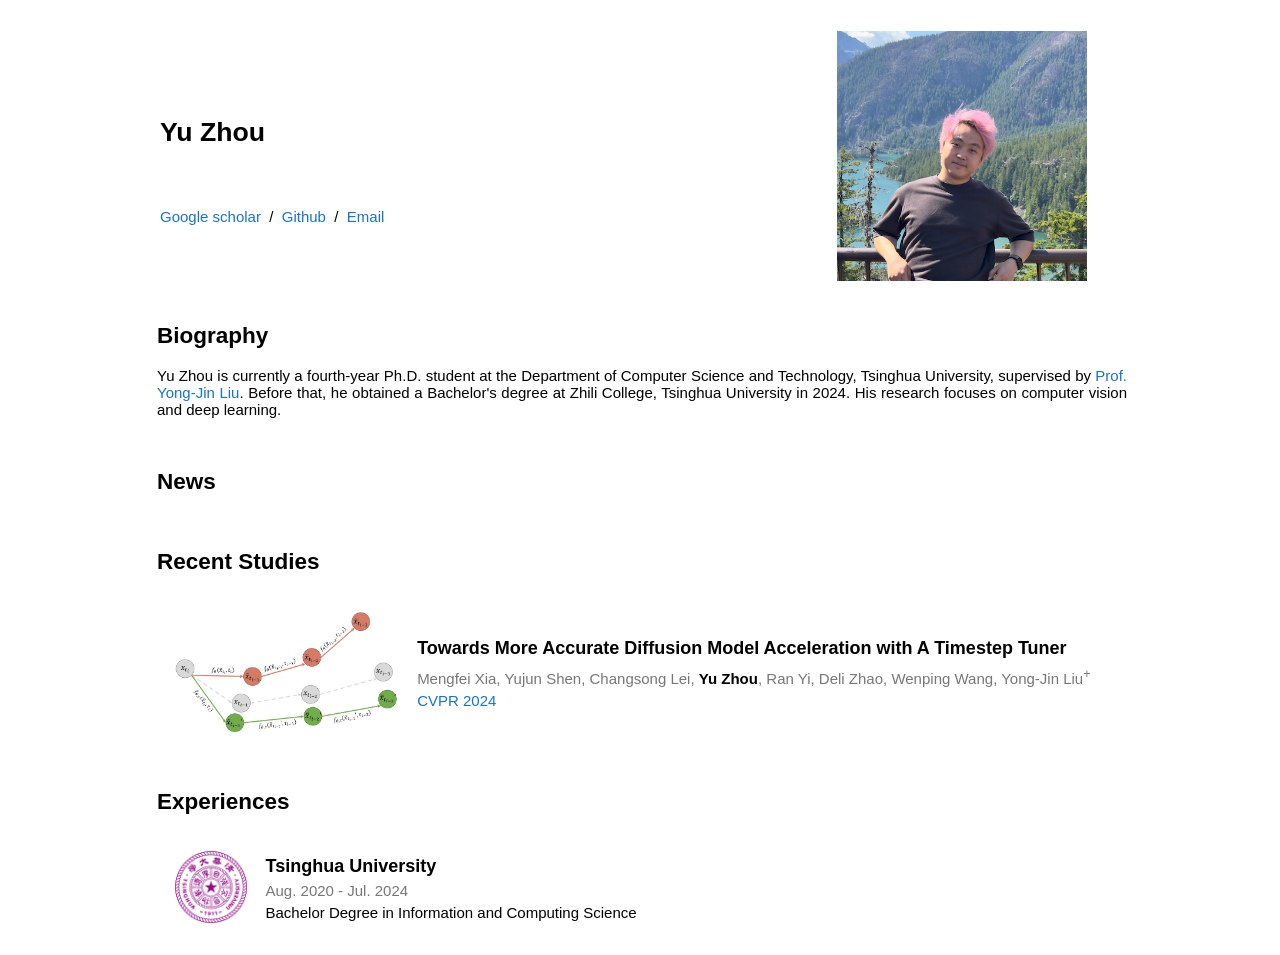
==== commit eca5c235: "add_new" ====
--- a/index.html
+++ b/index.html
@@ -82,7 +82,6 @@
 <table cellspacing="17">
 <tbody>
 
-<tr name="SMaRt"></tr>
 <tr name="TimeTuner"></tr>
 
 </tbody>
